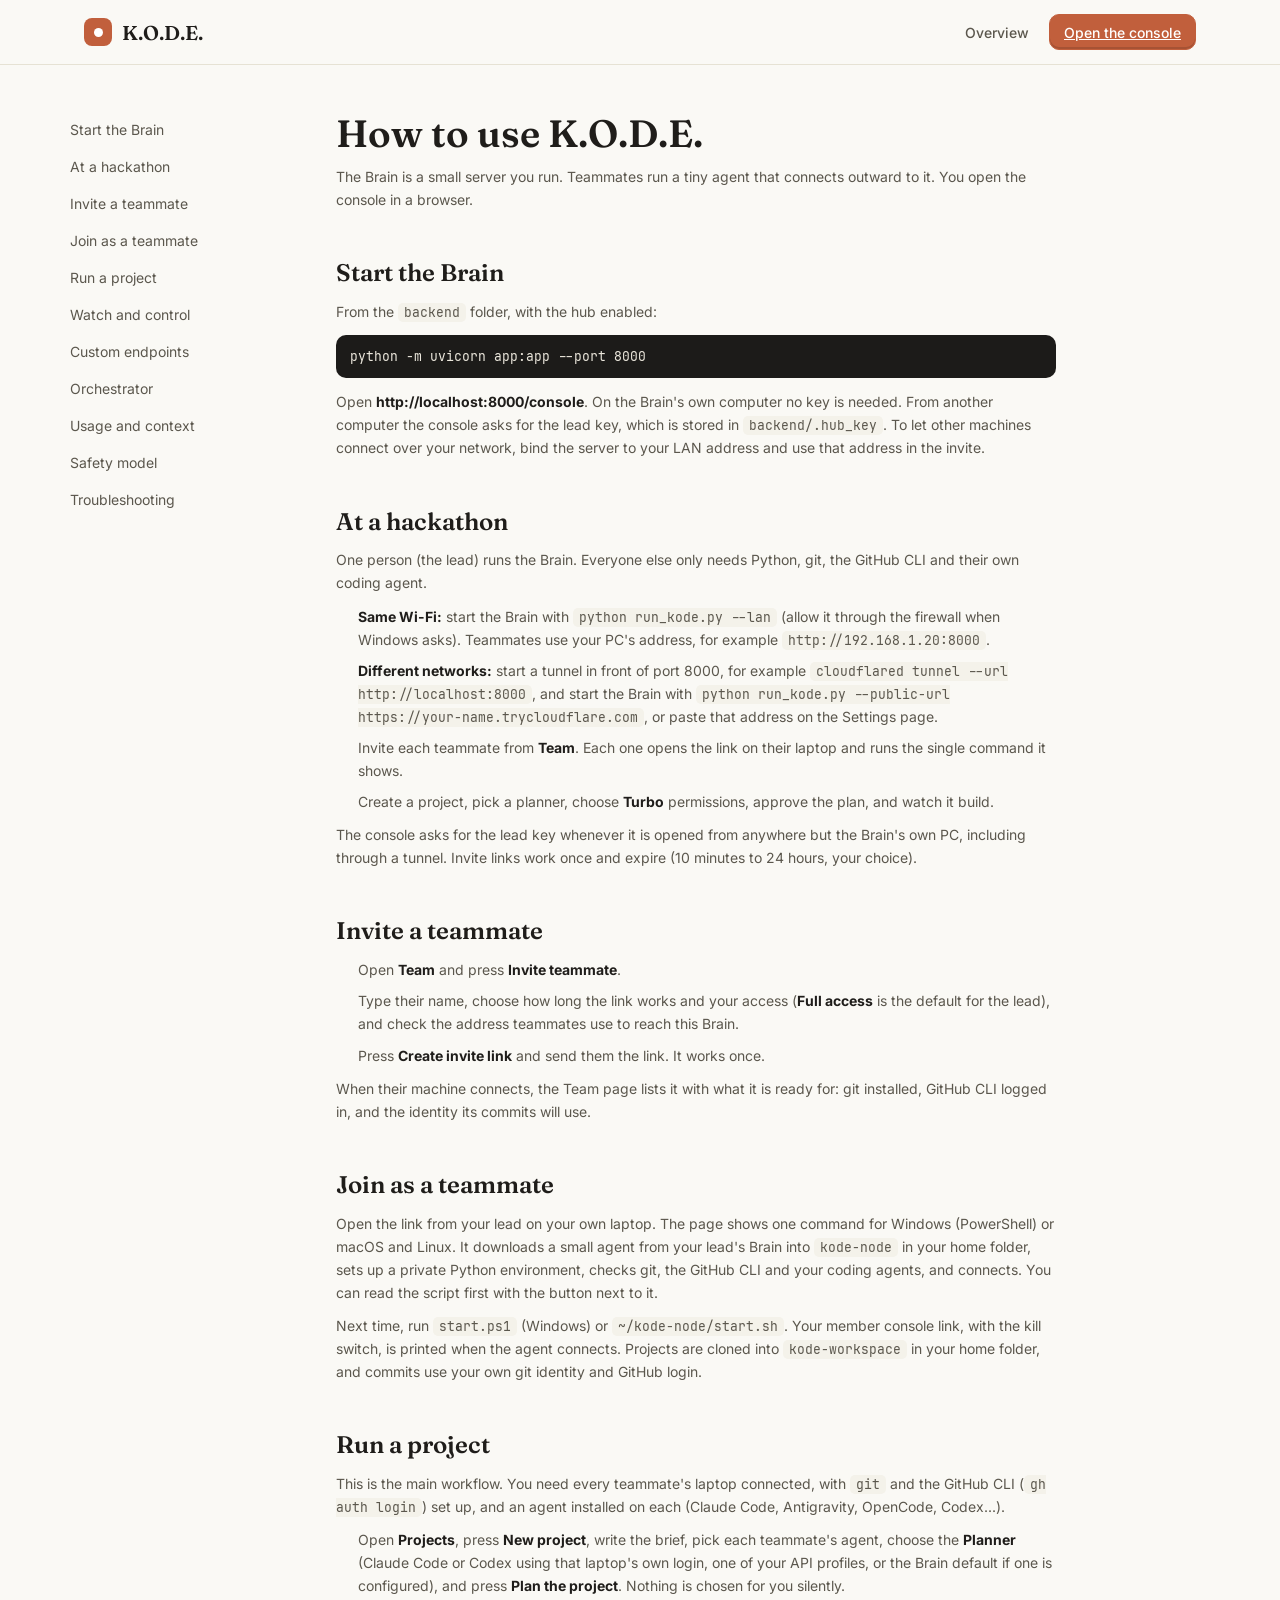
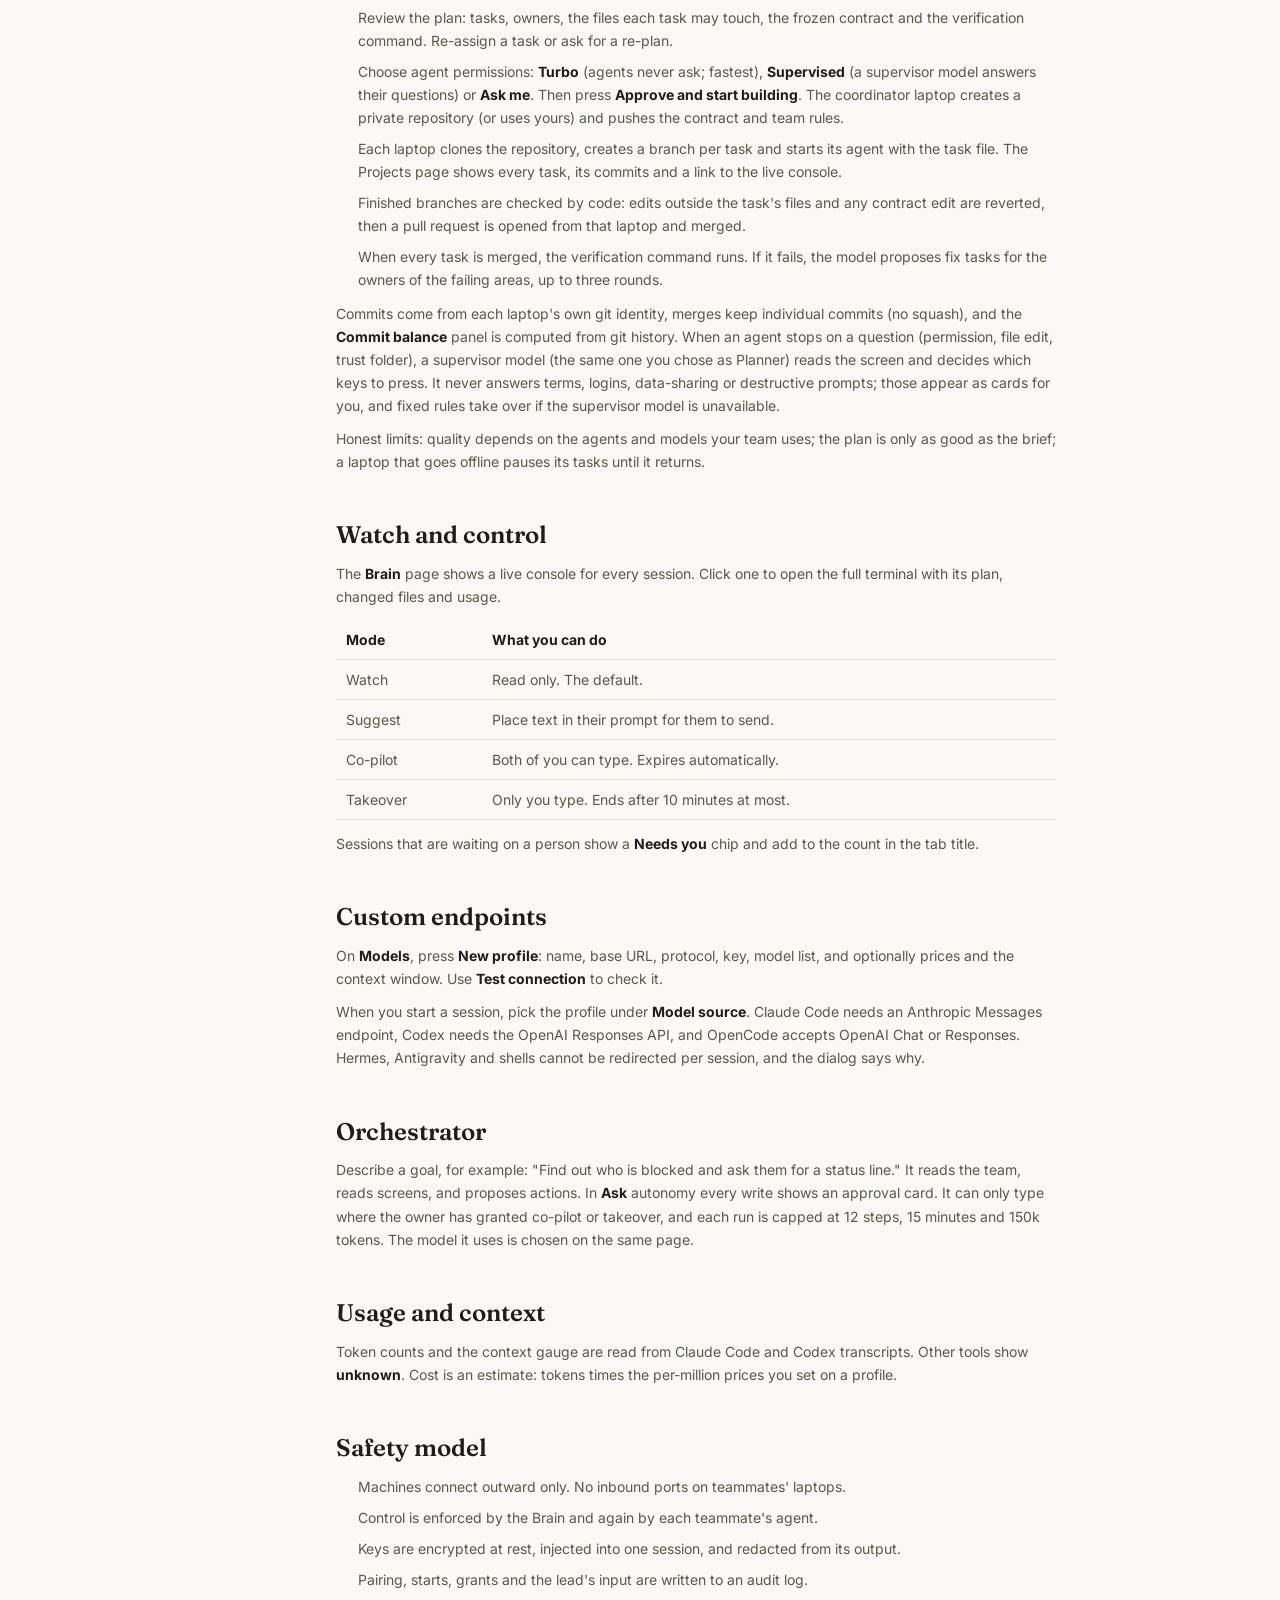
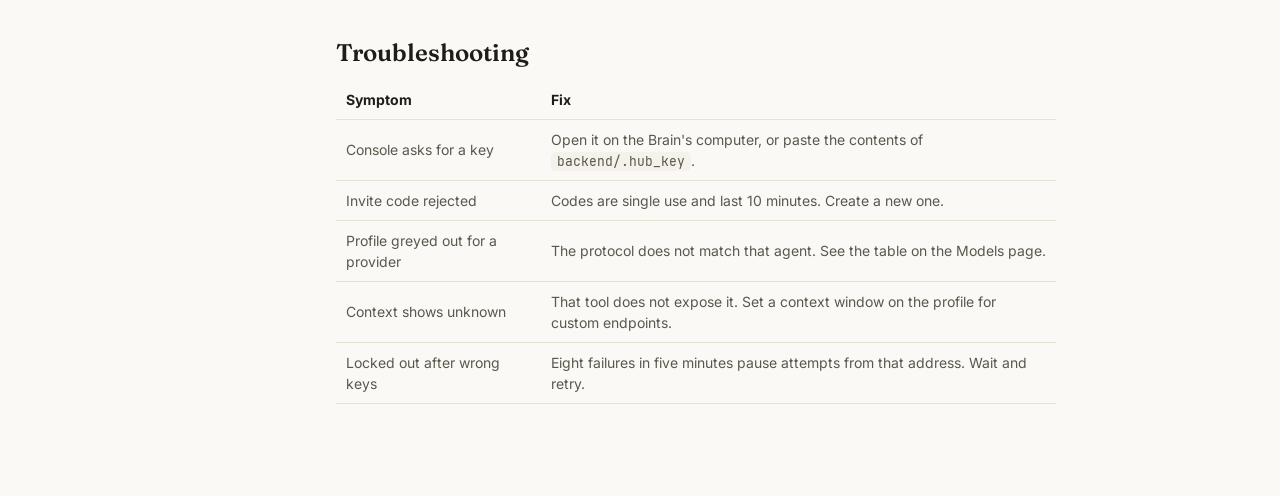
==== console/guide.html @ 7eb338d3 "K.O.D.E. - one brief, your whole team builds it Team command center for AI coding agents: project en" ====
<!doctype html>
<html lang="en" data-theme="light">
<head>
<meta charset="utf-8">
<meta name="viewport" content="width=device-width, initial-scale=1">
<title>Guide | K.O.D.E.</title>
<meta name="color-scheme" content="light dark">
<link rel="icon" href="data:image/svg+xml,%3Csvg xmlns='http://www.w3.org/2000/svg' viewBox='0 0 32 32'%3E%3Crect width='32' height='32' rx='8' fill='%23c15f3c'/%3E%3Ccircle cx='16' cy='16' r='5' fill='%23fff'/%3E%3C/svg%3E">
<link rel="stylesheet" href="/console/assets/css/site.css">
<script src="/console/assets/js/site.js"></script>
</head>
<body>
<header class="sn"><div class="wrap">
  <a class="brand" href="/"><i></i>K.O.D.E.</a>
  <nav aria-label="Main"><a href="/">Overview</a><a class="btn primary" href="/console">Open the console</a></nav>
</div></header>
<div class="wrap doc">
  <nav class="toc" aria-label="On this page"><a href="#start">Start the Brain</a><a href="#hackathon">At a hackathon</a><a href="#invite">Invite a teammate</a><a href="#join">Join as a teammate</a><a href="#project">Run a project</a><a href="#watch">Watch and control</a><a href="#models">Custom endpoints</a><a href="#orch">Orchestrator</a><a href="#usage">Usage and context</a><a href="#safety">Safety model</a><a href="#trouble">Troubleshooting</a></nav>
  <article>
    <h1>How to use K.O.D.E.</h1>
    <p>The Brain is a small server you run. Teammates run a tiny agent that connects outward to it. You open the console in a browser.</p>

    <h2 id="start">Start the Brain</h2>
    <p>From the <code>backend</code> folder, with the hub enabled:</p>
    <pre class="cmd">python -m uvicorn app:app --port 8000</pre>
    <p>Open <b>http://localhost:8000/console</b>. On the Brain's own computer no key is needed. From another computer the console asks for the lead key, which is stored in <code>backend/.hub_key</code>. To let other machines connect over your network, bind the server to your LAN address and use that address in the invite.</p>

    <h2 id="hackathon">At a hackathon</h2>
    <p>One person (the lead) runs the Brain. Everyone else only needs Python, git, the GitHub CLI and their own coding agent.</p>
    <ol>
      <li><b>Same Wi-Fi:</b> start the Brain with <code>python run_kode.py --lan</code> (allow it through the firewall when Windows asks). Teammates use your PC's address, for example <code>http://192.168.1.20:8000</code>.</li>
      <li><b>Different networks:</b> start a tunnel in front of port 8000, for example <code>cloudflared tunnel --url http://localhost:8000</code>, and start the Brain with <code>python run_kode.py --public-url https://your-name.trycloudflare.com</code>, or paste that address on the Settings page.</li>
      <li>Invite each teammate from <b>Team</b>. Each one opens the link on their laptop and runs the single command it shows.</li>
      <li>Create a project, pick a planner, choose <b>Turbo</b> permissions, approve the plan, and watch it build.</li>
    </ol>
    <p>The console asks for the lead key whenever it is opened from anywhere but the Brain's own PC, including through a tunnel. Invite links work once and expire (10 minutes to 24 hours, your choice).</p>

    <h2 id="invite">Invite a teammate</h2>
    <ol><li>Open <b>Team</b> and press <b>Invite teammate</b>.</li><li>Type their name, choose how long the link works and your access (<b>Full access</b> is the default for the lead), and check the address teammates use to reach this Brain.</li><li>Press <b>Create invite link</b> and send them the link. It works once.</li></ol>
    <p>When their machine connects, the Team page lists it with what it is ready for: git installed, GitHub CLI logged in, and the identity its commits will use.</p>

    <h2 id="join">Join as a teammate</h2>
    <p>Open the link from your lead on your own laptop. The page shows one command for Windows (PowerShell) or macOS and Linux. It downloads a small agent from your lead's Brain into <code>kode-node</code> in your home folder, sets up a private Python environment, checks git, the GitHub CLI and your coding agents, and connects. You can read the script first with the button next to it.</p>
    <p>Next time, run <code>start.ps1</code> (Windows) or <code>~/kode-node/start.sh</code>. Your member console link, with the kill switch, is printed when the agent connects. Projects are cloned into <code>kode-workspace</code> in your home folder, and commits use your own git identity and GitHub login.</p>

    <h2 id="project">Run a project</h2>
    <p>This is the main workflow. You need every teammate's laptop connected, with <code>git</code> and the GitHub CLI (<code>gh auth login</code>) set up, and an agent installed on each (Claude Code, Antigravity, OpenCode, Codex...).</p>
    <ol><li>Open <b>Projects</b>, press <b>New project</b>, write the brief, pick each teammate's agent, choose the <b>Planner</b> (Claude Code or Codex using that laptop's own login, one of your API profiles, or the Brain default if one is configured), and press <b>Plan the project</b>. Nothing is chosen for you silently.</li>
      <li>Review the plan: tasks, owners, the files each task may touch, the frozen contract and the verification command. Re-assign a task or ask for a re-plan.</li>
      <li>Choose agent permissions: <b>Turbo</b> (agents never ask; fastest), <b>Supervised</b> (a supervisor model answers their questions) or <b>Ask me</b>. Then press <b>Approve and start building</b>. The coordinator laptop creates a private repository (or uses yours) and pushes the contract and team rules.</li>
      <li>Each laptop clones the repository, creates a branch per task and starts its agent with the task file. The Projects page shows every task, its commits and a link to the live console.</li>
      <li>Finished branches are checked by code: edits outside the task's files and any contract edit are reverted, then a pull request is opened from that laptop and merged.</li>
      <li>When every task is merged, the verification command runs. If it fails, the model proposes fix tasks for the owners of the failing areas, up to three rounds.</li></ol>
    <p>Commits come from each laptop's own git identity, merges keep individual commits (no squash), and the <b>Commit balance</b> panel is computed from git history. When an agent stops on a question (permission, file edit, trust folder), a supervisor model (the same one you chose as Planner) reads the screen and decides which keys to press. It never answers terms, logins, data-sharing or destructive prompts; those appear as cards for you, and fixed rules take over if the supervisor model is unavailable.</p>
    <p>Honest limits: quality depends on the agents and models your team uses; the plan is only as good as the brief; a laptop that goes offline pauses its tasks until it returns.</p>

    <h2 id="watch">Watch and control</h2>
    <p>The <b>Brain</b> page shows a live console for every session. Click one to open the full terminal with its plan, changed files and usage.</p>
    <table><thead><tr><th>Mode</th><th>What you can do</th></tr></thead><tbody>
      <tr><td>Watch</td><td>Read only. The default.</td></tr><tr><td>Suggest</td><td>Place text in their prompt for them to send.</td></tr>
      <tr><td>Co-pilot</td><td>Both of you can type. Expires automatically.</td></tr><tr><td>Takeover</td><td>Only you type. Ends after 10 minutes at most.</td></tr></tbody></table>
    <p>Sessions that are waiting on a person show a <b>Needs you</b> chip and add to the count in the tab title.</p>

    <h2 id="models">Custom endpoints</h2>
    <p>On <b>Models</b>, press <b>New profile</b>: name, base URL, protocol, key, model list, and optionally prices and the context window. Use <b>Test connection</b> to check it.</p>
    <p>When you start a session, pick the profile under <b>Model source</b>. Claude Code needs an Anthropic Messages endpoint, Codex needs the OpenAI Responses API, and OpenCode accepts OpenAI Chat or Responses. Hermes, Antigravity and shells cannot be redirected per session, and the dialog says why.</p>

    <h2 id="orch">Orchestrator</h2>
    <p>Describe a goal, for example: "Find out who is blocked and ask them for a status line." It reads the team, reads screens, and proposes actions. In <b>Ask</b> autonomy every write shows an approval card. It can only type where the owner has granted co-pilot or takeover, and each run is capped at 12 steps, 15 minutes and 150k tokens. The model it uses is chosen on the same page.</p>

    <h2 id="usage">Usage and context</h2>
    <p>Token counts and the context gauge are read from Claude Code and Codex transcripts. Other tools show <b>unknown</b>. Cost is an estimate: tokens times the per-million prices you set on a profile.</p>

    <h2 id="safety">Safety model</h2>
    <ul><li>Machines connect outward only. No inbound ports on teammates' laptops.</li><li>Control is enforced by the Brain and again by each teammate's agent.</li><li>Keys are encrypted at rest, injected into one session, and redacted from its output.</li><li>Pairing, starts, grants and the lead's input are written to an audit log.</li></ul>

    <h2 id="trouble">Troubleshooting</h2>
    <table><thead><tr><th>Symptom</th><th>Fix</th></tr></thead><tbody>
      <tr><td>Console asks for a key</td><td>Open it on the Brain's computer, or paste the contents of <code>backend/.hub_key</code>.</td></tr>
      <tr><td>Invite code rejected</td><td>Codes are single use and last 10 minutes. Create a new one.</td></tr>
      <tr><td>Profile greyed out for a provider</td><td>The protocol does not match that agent. See the table on the Models page.</td></tr>
      <tr><td>Context shows unknown</td><td>That tool does not expose it. Set a context window on the profile for custom endpoints.</td></tr>
      <tr><td>Locked out after wrong keys</td><td>Eight failures in five minutes pause attempts from that address. Wait and retry.</td></tr></tbody></table>
  </article>
</div>
</body>
</html>
---- console/assets/css/site.css ----
/* Marketing + guide pages. Direction: the console's warm-paper language, one terracotta accent, real screenshots only. */
@import url('console.css');
body { background: var(--bg); }
.wrap { max-width: 1160px; margin: 0 auto; padding: 0 24px; }
.sn { position: sticky; top: 0; z-index: 20; background: color-mix(in srgb, var(--bg) 92%, transparent); border-bottom: 1px solid var(--line); }
.sn .wrap { display: flex; align-items: center; gap: 22px; height: 64px; }
.sn .brand { display: flex; align-items: center; gap: 10px; font: 600 20px var(--serif); color: var(--ink); text-decoration: none; }
.sn .brand i { width: 28px; height: 28px; border-radius: 8px; background: var(--accent); display: grid; place-items: center; }
.sn .brand i::after { content: ''; width: 9px; height: 9px; border-radius: 50%; background: #fff; }
.sn nav { display: flex; gap: 20px; margin-left: auto; align-items: center; } .sn nav a:not(.btn) { color: var(--ink-2); text-decoration: none; font-weight: 500; }
.sn nav a:not(.btn):hover { color: var(--ink); }
.hero { display: grid; grid-template-columns: minmax(0, 5fr) minmax(0, 7fr); gap: 48px; align-items: center; padding: 72px 0 56px; }
.hero h1 { font: 600 clamp(36px, 4.6vw, 56px)/1.05 var(--serif); letter-spacing: -.02em; max-width: 14ch; }
.hero p.lead { font-size: 18px; color: var(--ink-2); max-width: 44ch; margin: 20px 0 28px; line-height: 1.55; }
.hero .cta { display: flex; gap: 12px; flex-wrap: wrap; } .btn.lg { height: 46px; padding: 0 22px; font-size: 15px; border-radius: 12px; }
.shot { border: 1px solid var(--line-2); border-radius: 14px; overflow: hidden; background: var(--card); box-shadow: var(--shadow-lg); }
.shot img { display: block; width: 100%; height: auto; }
.shot.crop { aspect-ratio: 16 / 10; } .shot.crop img { height: 100%; object-fit: cover; object-position: top left; }
.band { padding: 64px 0; border-top: 1px solid var(--line); }
.band h2 { font: 600 clamp(26px, 3vw, 34px)/1.1 var(--serif); letter-spacing: -.01em; max-width: 22ch; }
.band .sub { color: var(--ink-2); max-width: 60ch; margin-top: 12px; font-size: 16px; }
.split { display: grid; grid-template-columns: minmax(0, 6fr) minmax(0, 5fr); gap: 48px; align-items: center; } .split.rev { grid-template-columns: minmax(0, 5fr) minmax(0, 6fr); }
.split ul { margin: 18px 0 0; padding: 0; list-style: none; display: grid; gap: 12px; } .split li { padding-left: 20px; position: relative; color: var(--ink-2); }
.split li::before { content: ''; position: absolute; left: 0; top: .6em; width: 8px; height: 2px; background: var(--accent); } .split li b { color: var(--ink); font-weight: 600; }
.ladder { display: grid; grid-template-columns: repeat(4, 1fr); border: 1px solid var(--line); border-radius: 14px; overflow: hidden; margin-top: 28px; background: var(--card); }
.ladder > div { padding: 20px; border-right: 1px solid var(--line); } .ladder > div:last-child { border-right: 0; }
.ladder b { font: 600 18px var(--serif); display: block; margin-bottom: 6px; } .ladder span { color: var(--ink-2); font-size: 14px; }
.honest { display: grid; grid-template-columns: repeat(2, 1fr); gap: 0 48px; margin-top: 24px; } .honest div { padding: 14px 0; border-top: 1px solid var(--line); color: var(--ink-2); } .honest b { color: var(--ink); }
.foot { border-top: 1px solid var(--line); padding: 32px 0 48px; color: var(--ink-3); font-size: 13.5px; } .foot .wrap { display: flex; gap: 20px; flex-wrap: wrap; } .foot a { color: var(--ink-2); }
.reveal { opacity: 0; transform: translateY(14px); transition: opacity .6s cubic-bezier(.16, 1, .3, 1), transform .6s cubic-bezier(.16, 1, .3, 1); } .reveal.in { opacity: 1; transform: none; }
@media (prefers-reduced-motion: reduce) { .reveal { opacity: 1; transform: none; transition: none; } }
@media (max-width: 860px) { .hero, .split, .split.rev { grid-template-columns: 1fr; gap: 28px; padding-top: 40px; } .ladder { grid-template-columns: 1fr 1fr; } .ladder > div:nth-child(2) { border-right: 0; } .ladder > div:nth-child(-n+2) { border-bottom: 1px solid var(--line); }
  .honest { grid-template-columns: 1fr; } .sn nav a:not(.btn) { display: none; } .hero h1 { max-width: none; } }
/* guide */
.doc { display: grid; grid-template-columns: 220px minmax(0, 1fr); gap: 56px; padding: 48px 0 80px; }
.toc { position: sticky; top: 88px; align-self: start; display: grid; gap: 4px; font-size: 14px; } .toc a { color: var(--ink-2); text-decoration: none; padding: 6px 10px; border-radius: 8px; } .toc a:hover { background: var(--hover); color: var(--ink); }
.doc article { max-width: 720px; } .doc h1 { font: 600 38px/1.1 var(--serif); margin-bottom: 8px; } .doc h2 { font: 600 24px/1.2 var(--serif); margin: 48px 0 12px; scroll-margin-top: 88px; }
.doc p, .doc li { color: var(--ink-2); line-height: 1.65; } .doc p { margin: 10px 0; } .doc ol, .doc ul { padding-left: 22px; display: grid; gap: 8px; margin: 10px 0; } .doc b { color: var(--ink); }
.doc pre.cmd { margin: 12px 0; } .doc code { font: 500 13px var(--mono); background: var(--hover); padding: 1px 6px; border-radius: 5px; }
.doc table { width: 100%; border-collapse: collapse; margin: 12px 0; font-size: 14px; } .doc th, .doc td { text-align: left; padding: 9px 10px; border-bottom: 1px solid var(--line); color: var(--ink-2); } .doc th { color: var(--ink); }
@media (max-width: 860px) { .doc { grid-template-columns: 1fr; gap: 16px; } .toc { position: static; grid-auto-flow: column; overflow-x: auto; } }

.ladder.five { grid-template-columns: repeat(5, 1fr); } .ladder.five > div:nth-child(2) { border-right: 1px solid var(--line); }
@media (max-width: 860px) { .ladder.five { grid-template-columns: 1fr; } .ladder.five > div { border-right: 0; border-bottom: 1px solid var(--line); } .ladder.five > div:last-child { border-bottom: 0; } }
/* join page */
.join { max-width: 760px; padding: 48px 24px 80px; display: grid; gap: 24px; }
.join h1 { font: 600 clamp(30px, 4vw, 40px)/1.1 var(--serif); }
.join .lead { color: var(--ink-2); font-size: 17px; margin-top: 10px; }
.jsteps { margin: 0; padding-left: 22px; display: grid; gap: 22px; } .jsteps > li { padding-left: 6px; } .jsteps > li > b { font-size: 16px; }
.jreq { margin: 8px 0 0; padding-left: 18px; color: var(--ink-2); display: grid; gap: 4px; }
.tabs { display: inline-flex; gap: 4px; padding: 4px; background: var(--hover); border-radius: 11px; margin: 12px 0 8px; }
.tabs button { border: 0; background: transparent; padding: 7px 14px; border-radius: 8px; font: 600 13px var(--sans); color: var(--ink-2); cursor: pointer; }
.tabs button[aria-selected="true"] { background: var(--card); color: var(--ink); box-shadow: 0 1px 2px rgba(0,0,0,.12), 0 0 0 1px var(--line); }
.jhint { color: var(--ink-2); font-size: 14px; margin: 8px 0; } .jrow { display: flex; gap: 10px; flex-wrap: wrap; margin-top: 10px; }
.join pre.cmd { white-space: pre-wrap; word-break: break-all; }
.jmore summary { cursor: pointer; font-weight: 600; } .jmore p { color: var(--ink-2); margin-top: 8px; line-height: 1.6; }
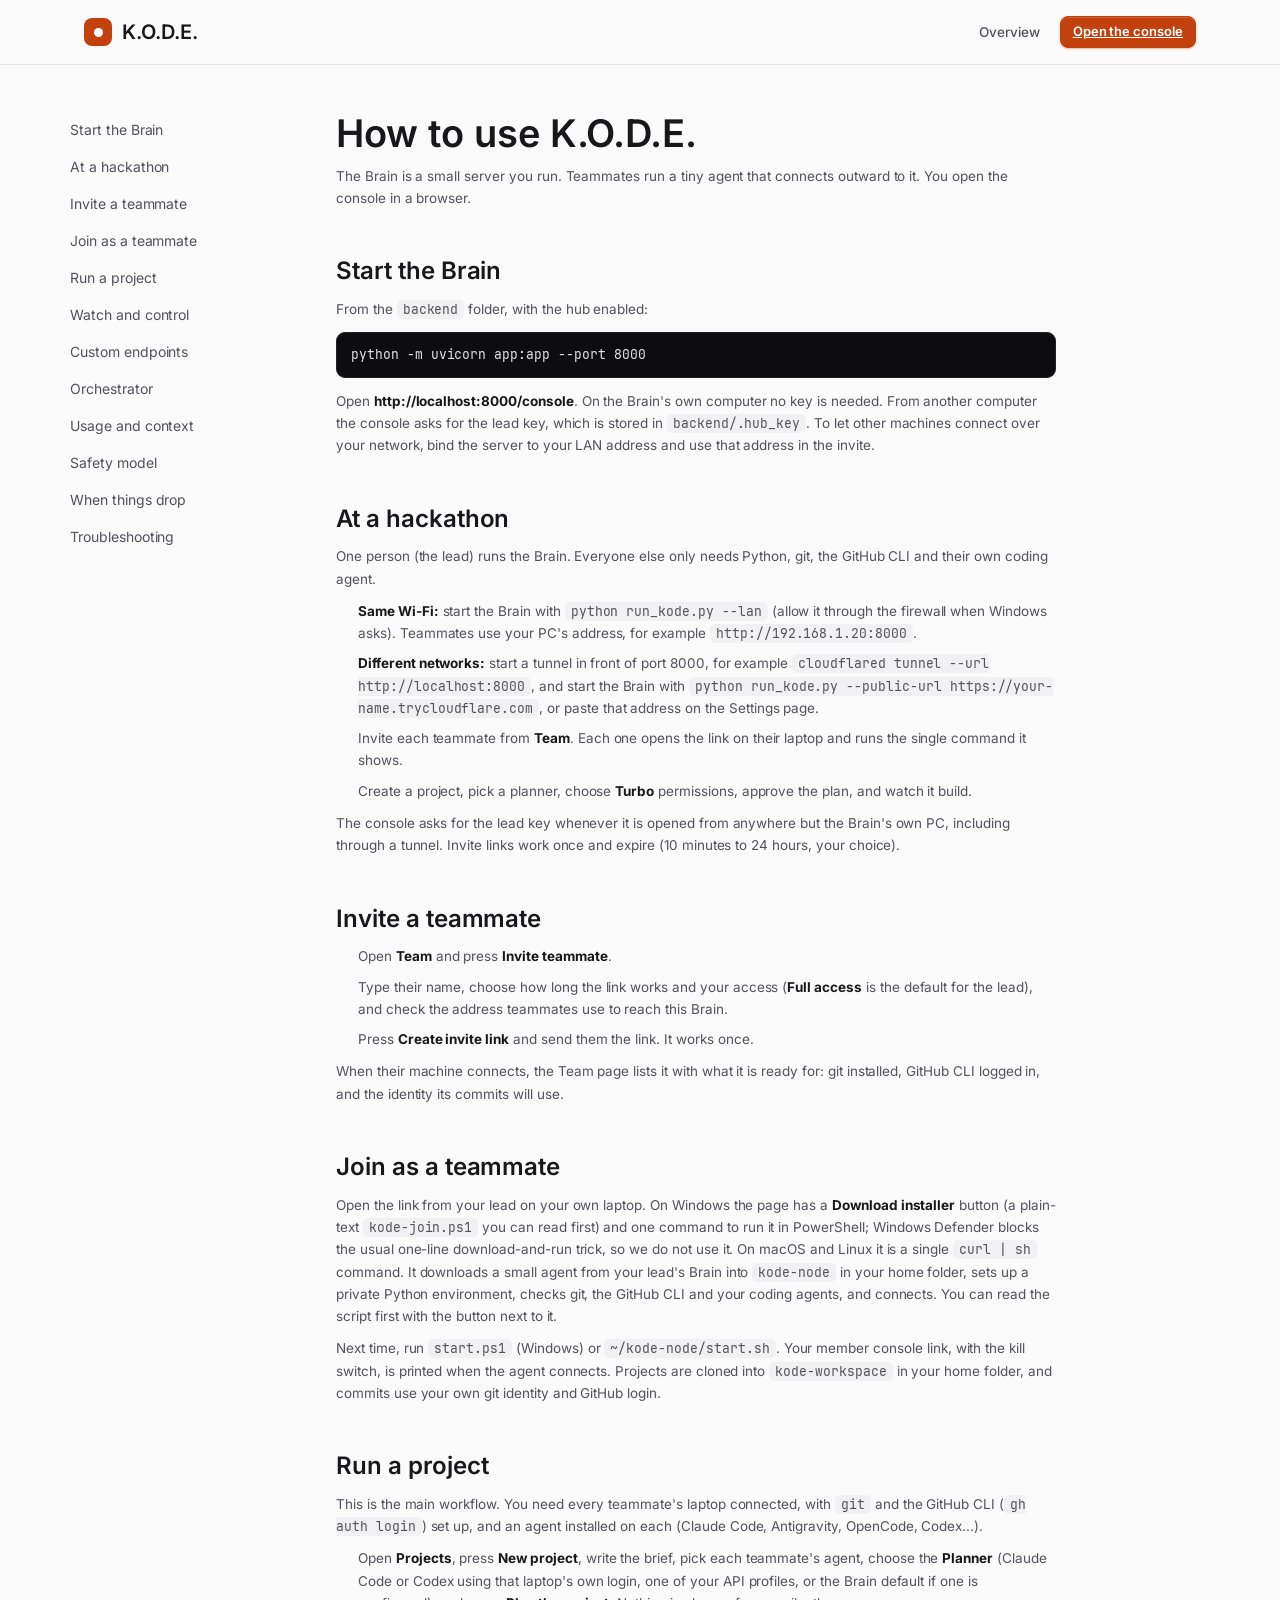
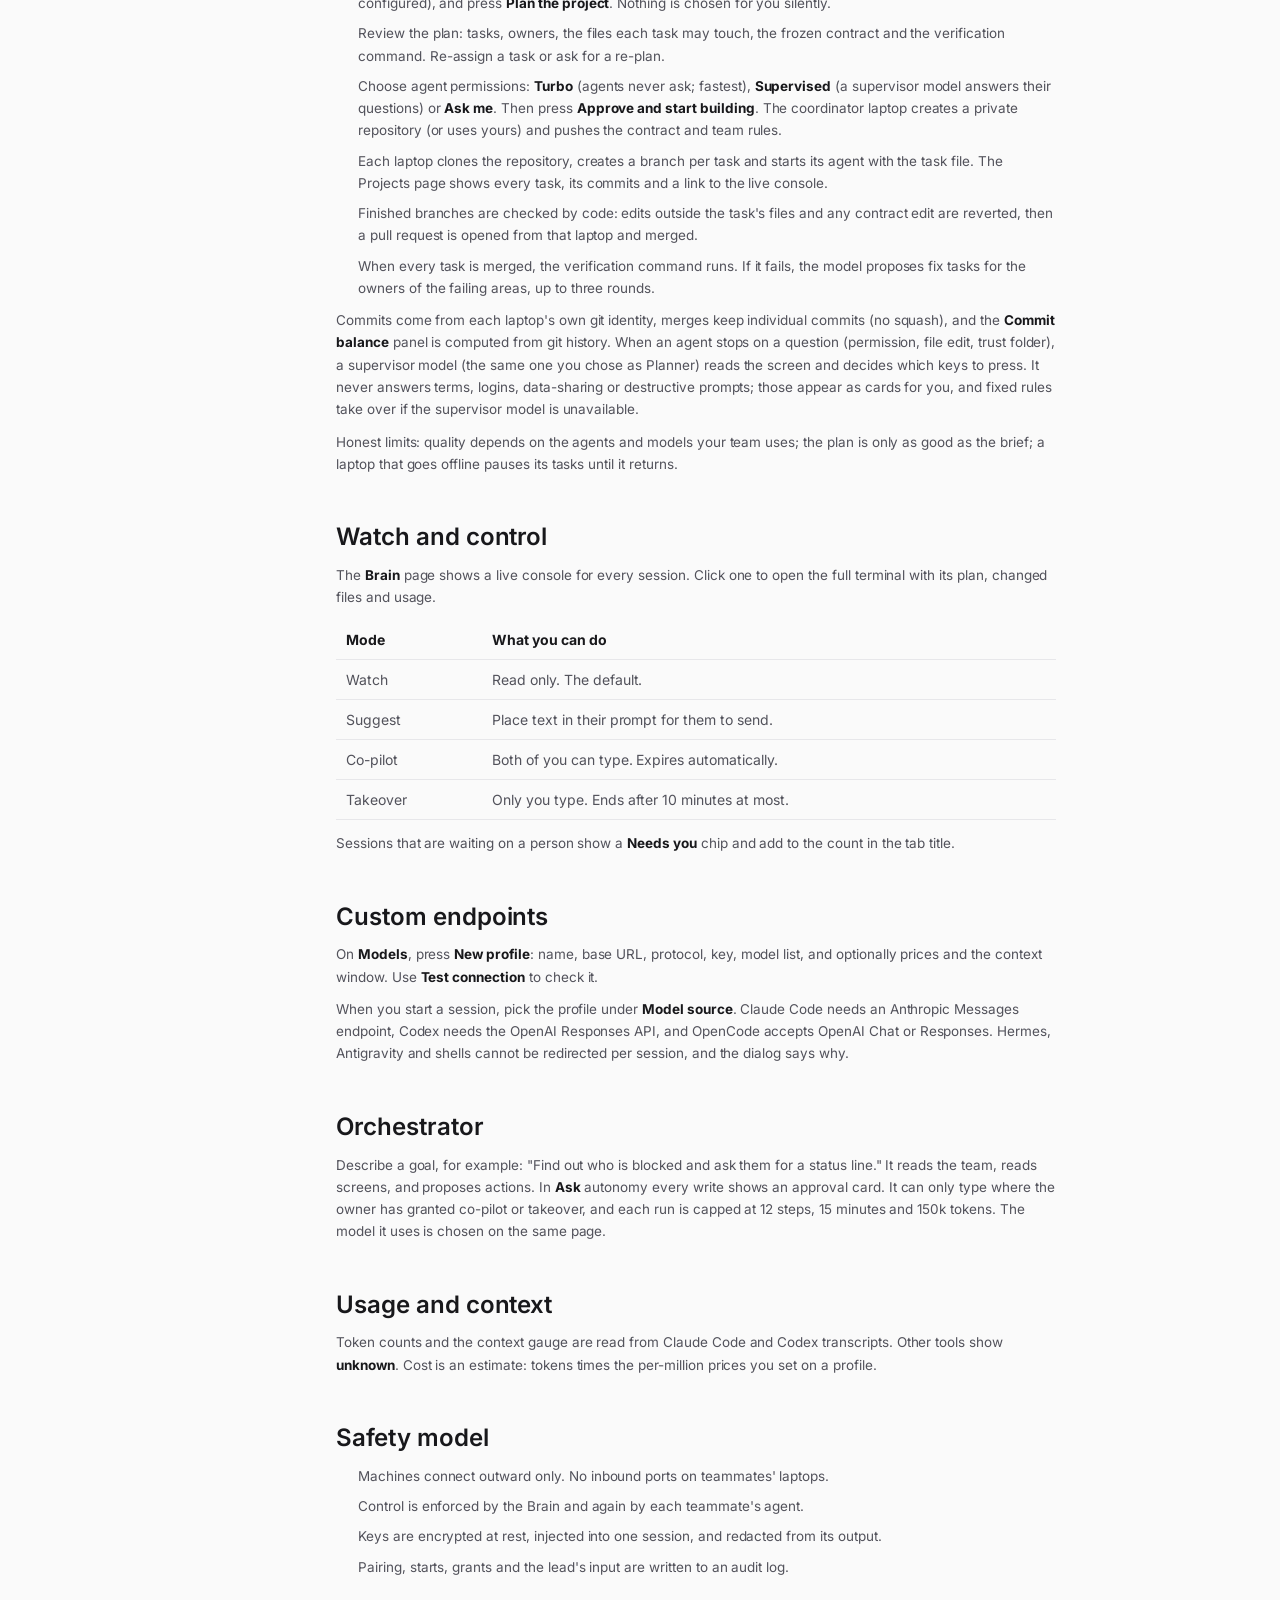
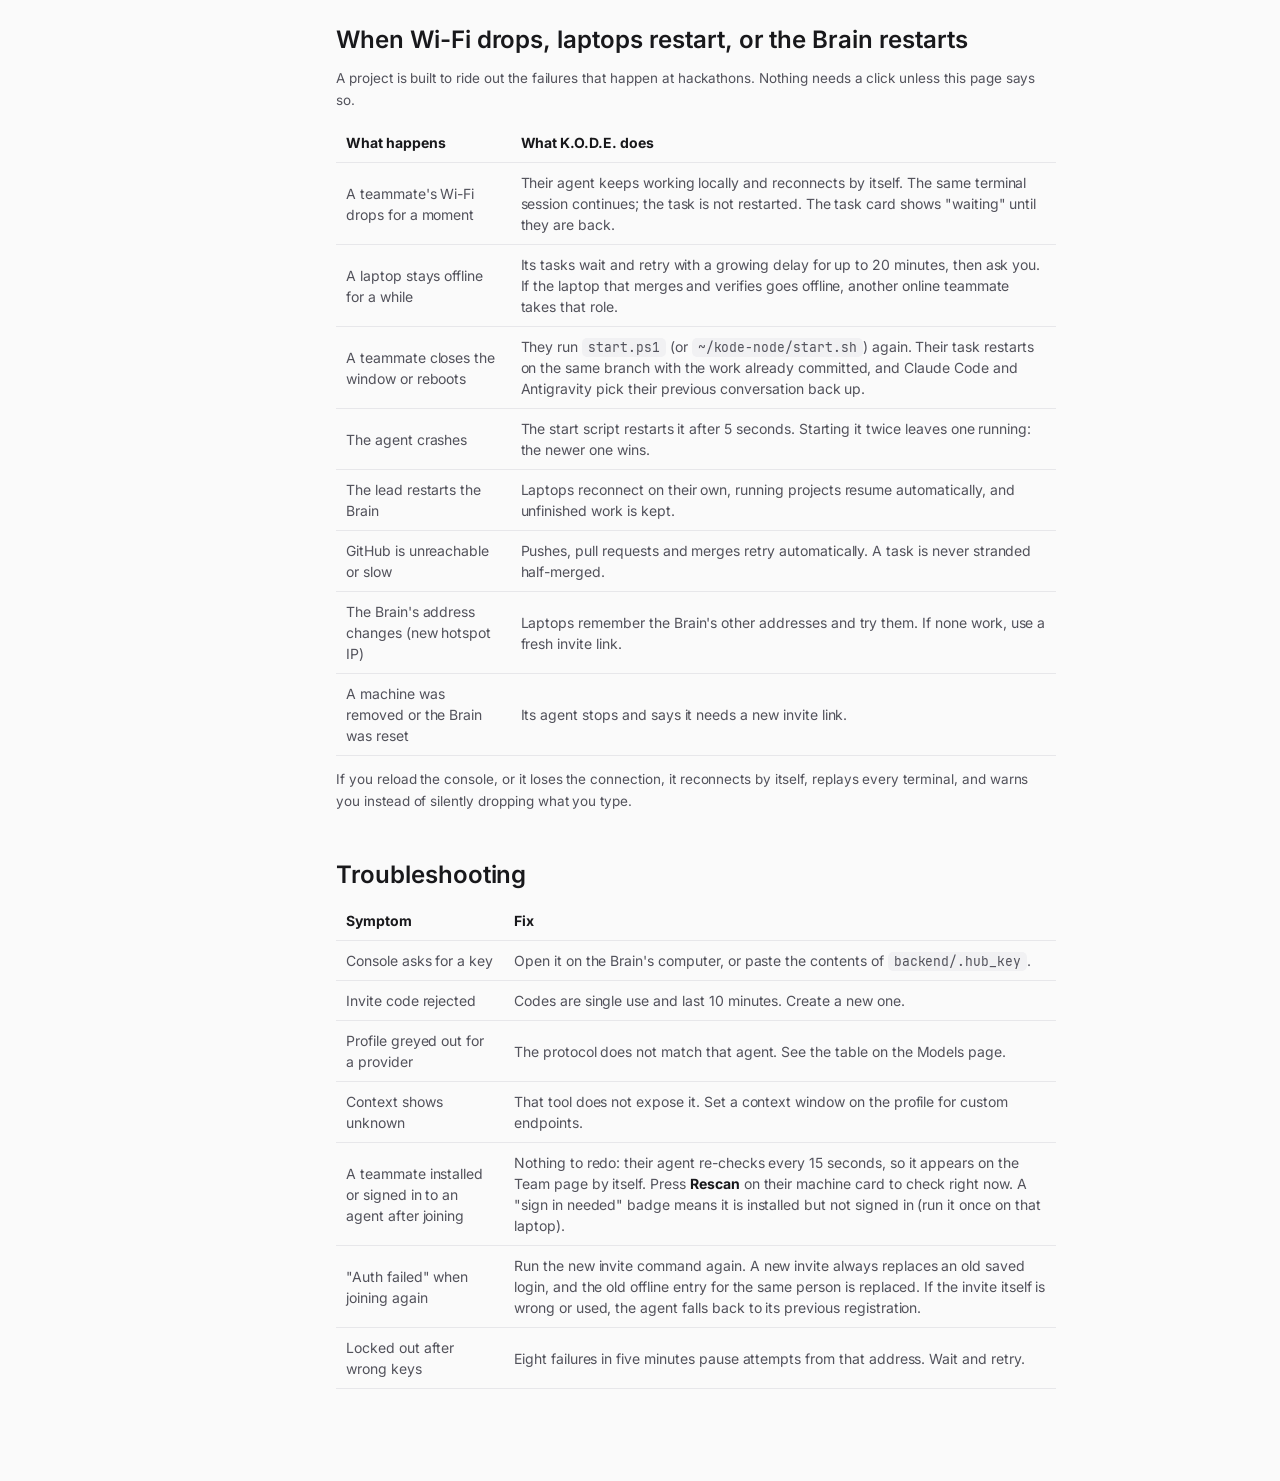
==== commit b3c6c24c: "Update: join from any laptop, resilience, command palette UI, late agent detection, Windows-safe ins" ====
--- a/console/guide.html
+++ b/console/guide.html
@@ -15,7 +15,7 @@
   <nav aria-label="Main"><a href="/">Overview</a><a class="btn primary" href="/console">Open the console</a></nav>
 </div></header>
 <div class="wrap doc">
-  <nav class="toc" aria-label="On this page"><a href="#start">Start the Brain</a><a href="#hackathon">At a hackathon</a><a href="#invite">Invite a teammate</a><a href="#join">Join as a teammate</a><a href="#project">Run a project</a><a href="#watch">Watch and control</a><a href="#models">Custom endpoints</a><a href="#orch">Orchestrator</a><a href="#usage">Usage and context</a><a href="#safety">Safety model</a><a href="#trouble">Troubleshooting</a></nav>
+  <nav class="toc" aria-label="On this page"><a href="#start">Start the Brain</a><a href="#hackathon">At a hackathon</a><a href="#invite">Invite a teammate</a><a href="#join">Join as a teammate</a><a href="#project">Run a project</a><a href="#watch">Watch and control</a><a href="#models">Custom endpoints</a><a href="#orch">Orchestrator</a><a href="#usage">Usage and context</a><a href="#safety">Safety model</a><a href="#resilience">When things drop</a><a href="#trouble">Troubleshooting</a></nav>
   <article>
     <h1>How to use K.O.D.E.</h1>
     <p>The Brain is a small server you run. Teammates run a tiny agent that connects outward to it. You open the console in a browser.</p>
@@ -40,7 +40,7 @@
     <p>When their machine connects, the Team page lists it with what it is ready for: git installed, GitHub CLI logged in, and the identity its commits will use.</p>
 
     <h2 id="join">Join as a teammate</h2>
-    <p>Open the link from your lead on your own laptop. The page shows one command for Windows (PowerShell) or macOS and Linux. It downloads a small agent from your lead's Brain into <code>kode-node</code> in your home folder, sets up a private Python environment, checks git, the GitHub CLI and your coding agents, and connects. You can read the script first with the button next to it.</p>
+    <p>Open the link from your lead on your own laptop. On Windows the page has a <b>Download installer</b> button (a plain-text <code>kode-join.ps1</code> you can read first) and one command to run it in PowerShell; Windows Defender blocks the usual one-line download-and-run trick, so we do not use it. On macOS and Linux it is a single <code>curl | sh</code> command. It downloads a small agent from your lead's Brain into <code>kode-node</code> in your home folder, sets up a private Python environment, checks git, the GitHub CLI and your coding agents, and connects. You can read the script first with the button next to it.</p>
     <p>Next time, run <code>start.ps1</code> (Windows) or <code>~/kode-node/start.sh</code>. Your member console link, with the kill switch, is printed when the agent connects. Projects are cloned into <code>kode-workspace</code> in your home folder, and commits use your own git identity and GitHub login.</p>
 
     <h2 id="project">Run a project</h2>
@@ -74,12 +74,28 @@
     <h2 id="safety">Safety model</h2>
     <ul><li>Machines connect outward only. No inbound ports on teammates' laptops.</li><li>Control is enforced by the Brain and again by each teammate's agent.</li><li>Keys are encrypted at rest, injected into one session, and redacted from its output.</li><li>Pairing, starts, grants and the lead's input are written to an audit log.</li></ul>
 
+    <h2 id="resilience">When Wi-Fi drops, laptops restart, or the Brain restarts</h2>
+    <p>A project is built to ride out the failures that happen at hackathons. Nothing needs a click unless this page says so.</p>
+    <table><thead><tr><th>What happens</th><th>What K.O.D.E. does</th></tr></thead><tbody>
+      <tr><td>A teammate's Wi-Fi drops for a moment</td><td>Their agent keeps working locally and reconnects by itself. The same terminal session continues; the task is not restarted. The task card shows "waiting" until they are back.</td></tr>
+      <tr><td>A laptop stays offline for a while</td><td>Its tasks wait and retry with a growing delay for up to 20 minutes, then ask you. If the laptop that merges and verifies goes offline, another online teammate takes that role.</td></tr>
+      <tr><td>A teammate closes the window or reboots</td><td>They run <code>start.ps1</code> (or <code>~/kode-node/start.sh</code>) again. Their task restarts on the same branch with the work already committed, and Claude Code and Antigravity pick their previous conversation back up.</td></tr>
+      <tr><td>The agent crashes</td><td>The start script restarts it after 5 seconds. Starting it twice leaves one running: the newer one wins.</td></tr>
+      <tr><td>The lead restarts the Brain</td><td>Laptops reconnect on their own, running projects resume automatically, and unfinished work is kept.</td></tr>
+      <tr><td>GitHub is unreachable or slow</td><td>Pushes, pull requests and merges retry automatically. A task is never stranded half-merged.</td></tr>
+      <tr><td>The Brain's address changes (new hotspot IP)</td><td>Laptops remember the Brain's other addresses and try them. If none work, use a fresh invite link.</td></tr>
+      <tr><td>A machine was removed or the Brain was reset</td><td>Its agent stops and says it needs a new invite link.</td></tr>
+    </tbody></table>
+    <p>If you reload the console, or it loses the connection, it reconnects by itself, replays every terminal, and warns you instead of silently dropping what you type.</p>
+
     <h2 id="trouble">Troubleshooting</h2>
     <table><thead><tr><th>Symptom</th><th>Fix</th></tr></thead><tbody>
       <tr><td>Console asks for a key</td><td>Open it on the Brain's computer, or paste the contents of <code>backend/.hub_key</code>.</td></tr>
       <tr><td>Invite code rejected</td><td>Codes are single use and last 10 minutes. Create a new one.</td></tr>
       <tr><td>Profile greyed out for a provider</td><td>The protocol does not match that agent. See the table on the Models page.</td></tr>
       <tr><td>Context shows unknown</td><td>That tool does not expose it. Set a context window on the profile for custom endpoints.</td></tr>
+      <tr><td>A teammate installed or signed in to an agent after joining</td><td>Nothing to redo: their agent re-checks every 15 seconds, so it appears on the Team page by itself. Press <b>Rescan</b> on their machine card to check right now. A "sign in needed" badge means it is installed but not signed in (run it once on that laptop).</td></tr>
+      <tr><td>"Auth failed" when joining again</td><td>Run the new invite command again. A new invite always replaces an old saved login, and the old offline entry for the same person is replaced. If the invite itself is wrong or used, the agent falls back to its previous registration.</td></tr>
       <tr><td>Locked out after wrong keys</td><td>Eight failures in five minutes pause attempts from that address. Wait and retry.</td></tr></tbody></table>
   </article>
 </div>
--- a/console/assets/css/site.css
+++ b/console/assets/css/site.css
@@ -1,5 +1,6 @@
 /* Marketing + guide pages. Direction: the console's warm-paper language, one terracotta accent, real screenshots only. */
 @import url('console.css');
+@import url('ui-v6.css');
 body { background: var(--bg); }
 .wrap { max-width: 1160px; margin: 0 auto; padding: 0 24px; }
 .sn { position: sticky; top: 0; z-index: 20; background: color-mix(in srgb, var(--bg) 92%, transparent); border-bottom: 1px solid var(--line); }
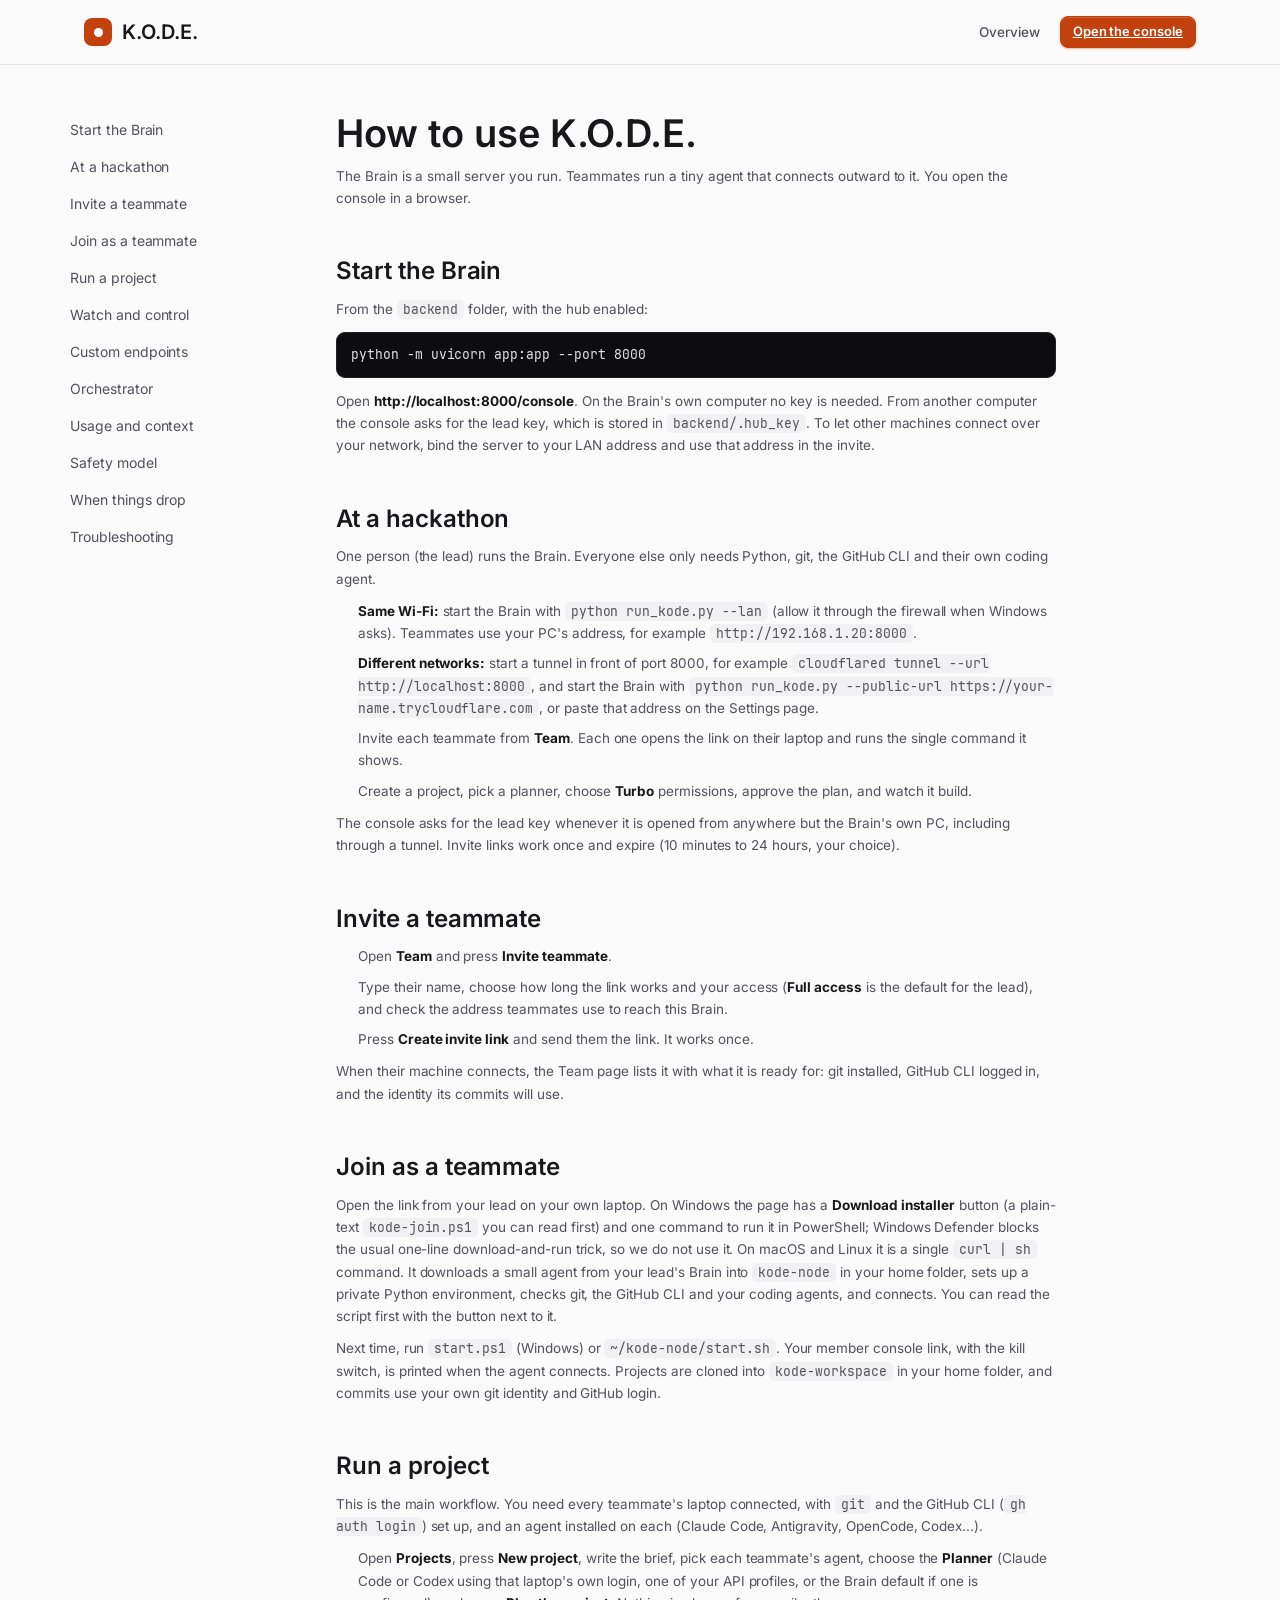
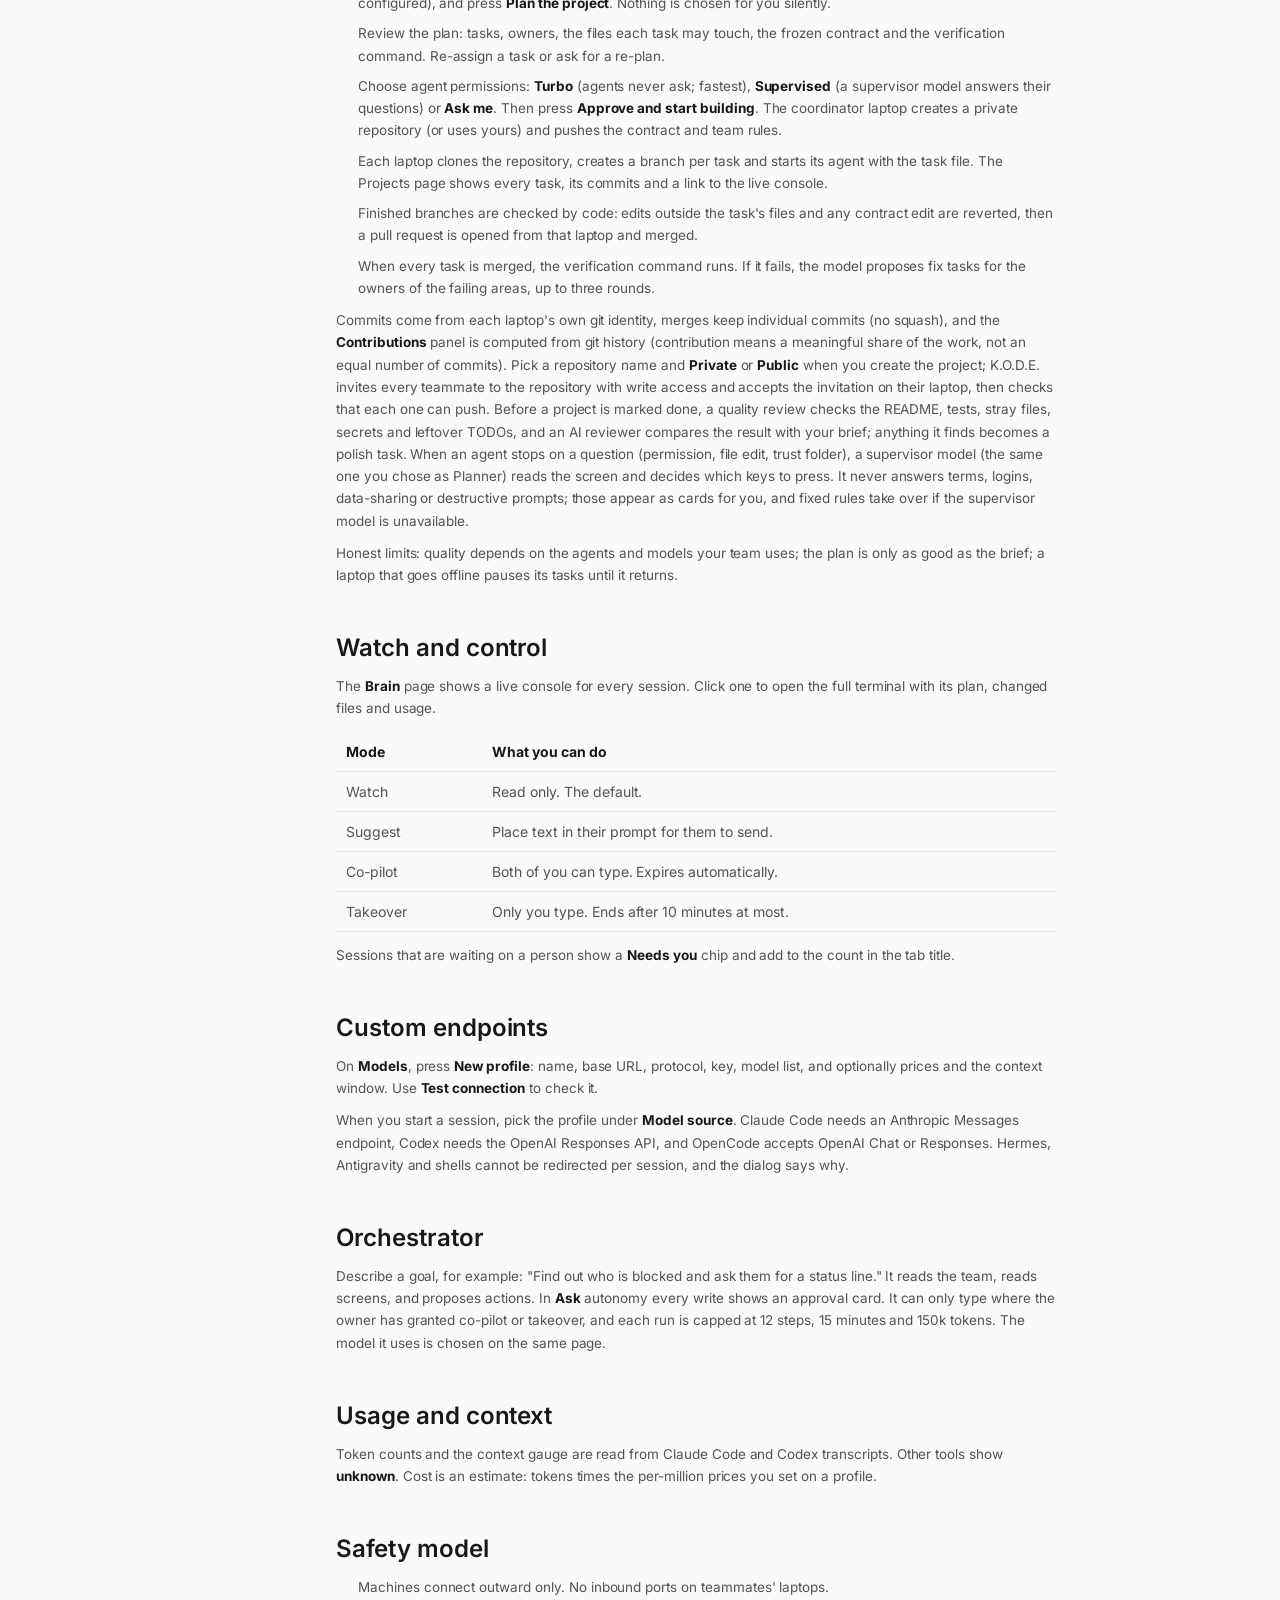
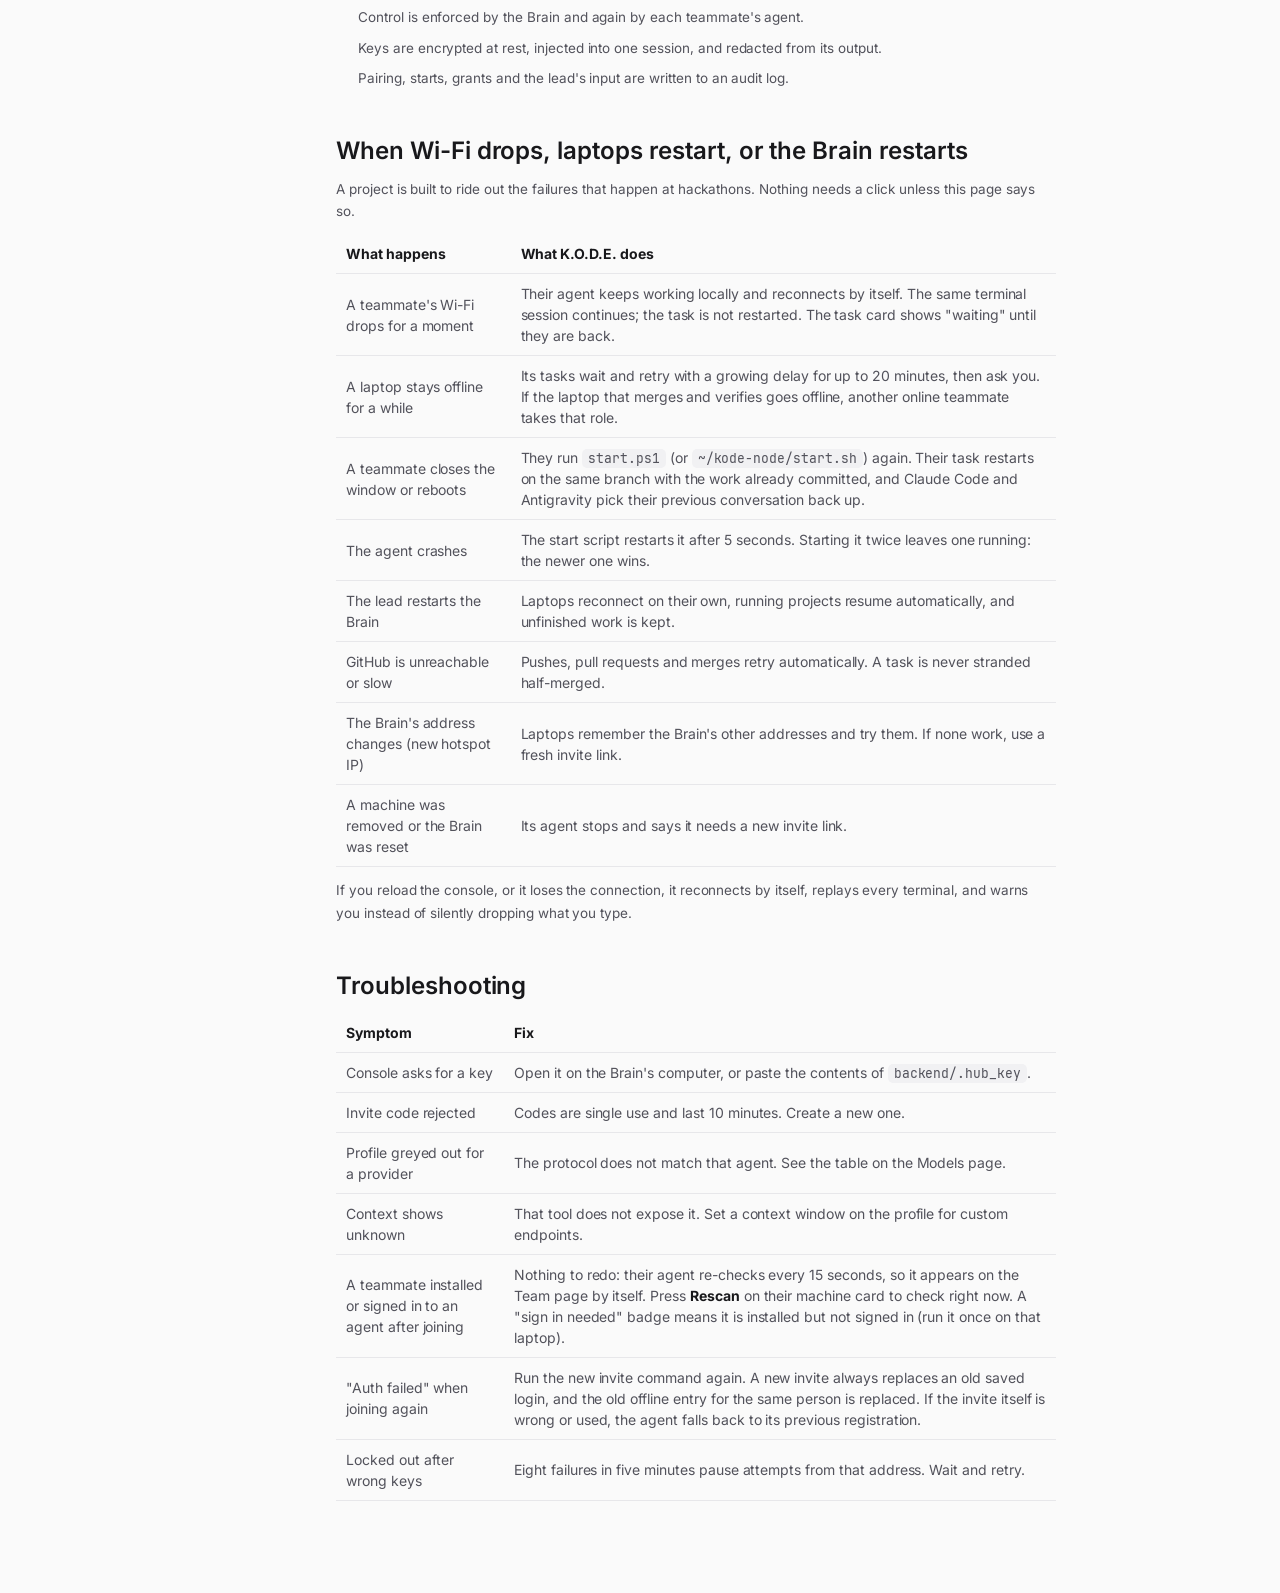
==== commit 1eab6b3e: "feat: repo name/visibility, automatic collaborator access, final quality gate, contribution-based sp" ====
--- a/console/guide.html
+++ b/console/guide.html
@@ -51,7 +51,7 @@
       <li>Each laptop clones the repository, creates a branch per task and starts its agent with the task file. The Projects page shows every task, its commits and a link to the live console.</li>
       <li>Finished branches are checked by code: edits outside the task's files and any contract edit are reverted, then a pull request is opened from that laptop and merged.</li>
       <li>When every task is merged, the verification command runs. If it fails, the model proposes fix tasks for the owners of the failing areas, up to three rounds.</li></ol>
-    <p>Commits come from each laptop's own git identity, merges keep individual commits (no squash), and the <b>Commit balance</b> panel is computed from git history. When an agent stops on a question (permission, file edit, trust folder), a supervisor model (the same one you chose as Planner) reads the screen and decides which keys to press. It never answers terms, logins, data-sharing or destructive prompts; those appear as cards for you, and fixed rules take over if the supervisor model is unavailable.</p>
+    <p>Commits come from each laptop's own git identity, merges keep individual commits (no squash), and the <b>Contributions</b> panel is computed from git history (contribution means a meaningful share of the work, not an equal number of commits). Pick a repository name and <b>Private</b> or <b>Public</b> when you create the project; K.O.D.E. invites every teammate to the repository with write access and accepts the invitation on their laptop, then checks that each one can push. Before a project is marked done, a quality review checks the README, tests, stray files, secrets and leftover TODOs, and an AI reviewer compares the result with your brief; anything it finds becomes a polish task. When an agent stops on a question (permission, file edit, trust folder), a supervisor model (the same one you chose as Planner) reads the screen and decides which keys to press. It never answers terms, logins, data-sharing or destructive prompts; those appear as cards for you, and fixed rules take over if the supervisor model is unavailable.</p>
     <p>Honest limits: quality depends on the agents and models your team uses; the plan is only as good as the brief; a laptop that goes offline pauses its tasks until it returns.</p>
 
     <h2 id="watch">Watch and control</h2>
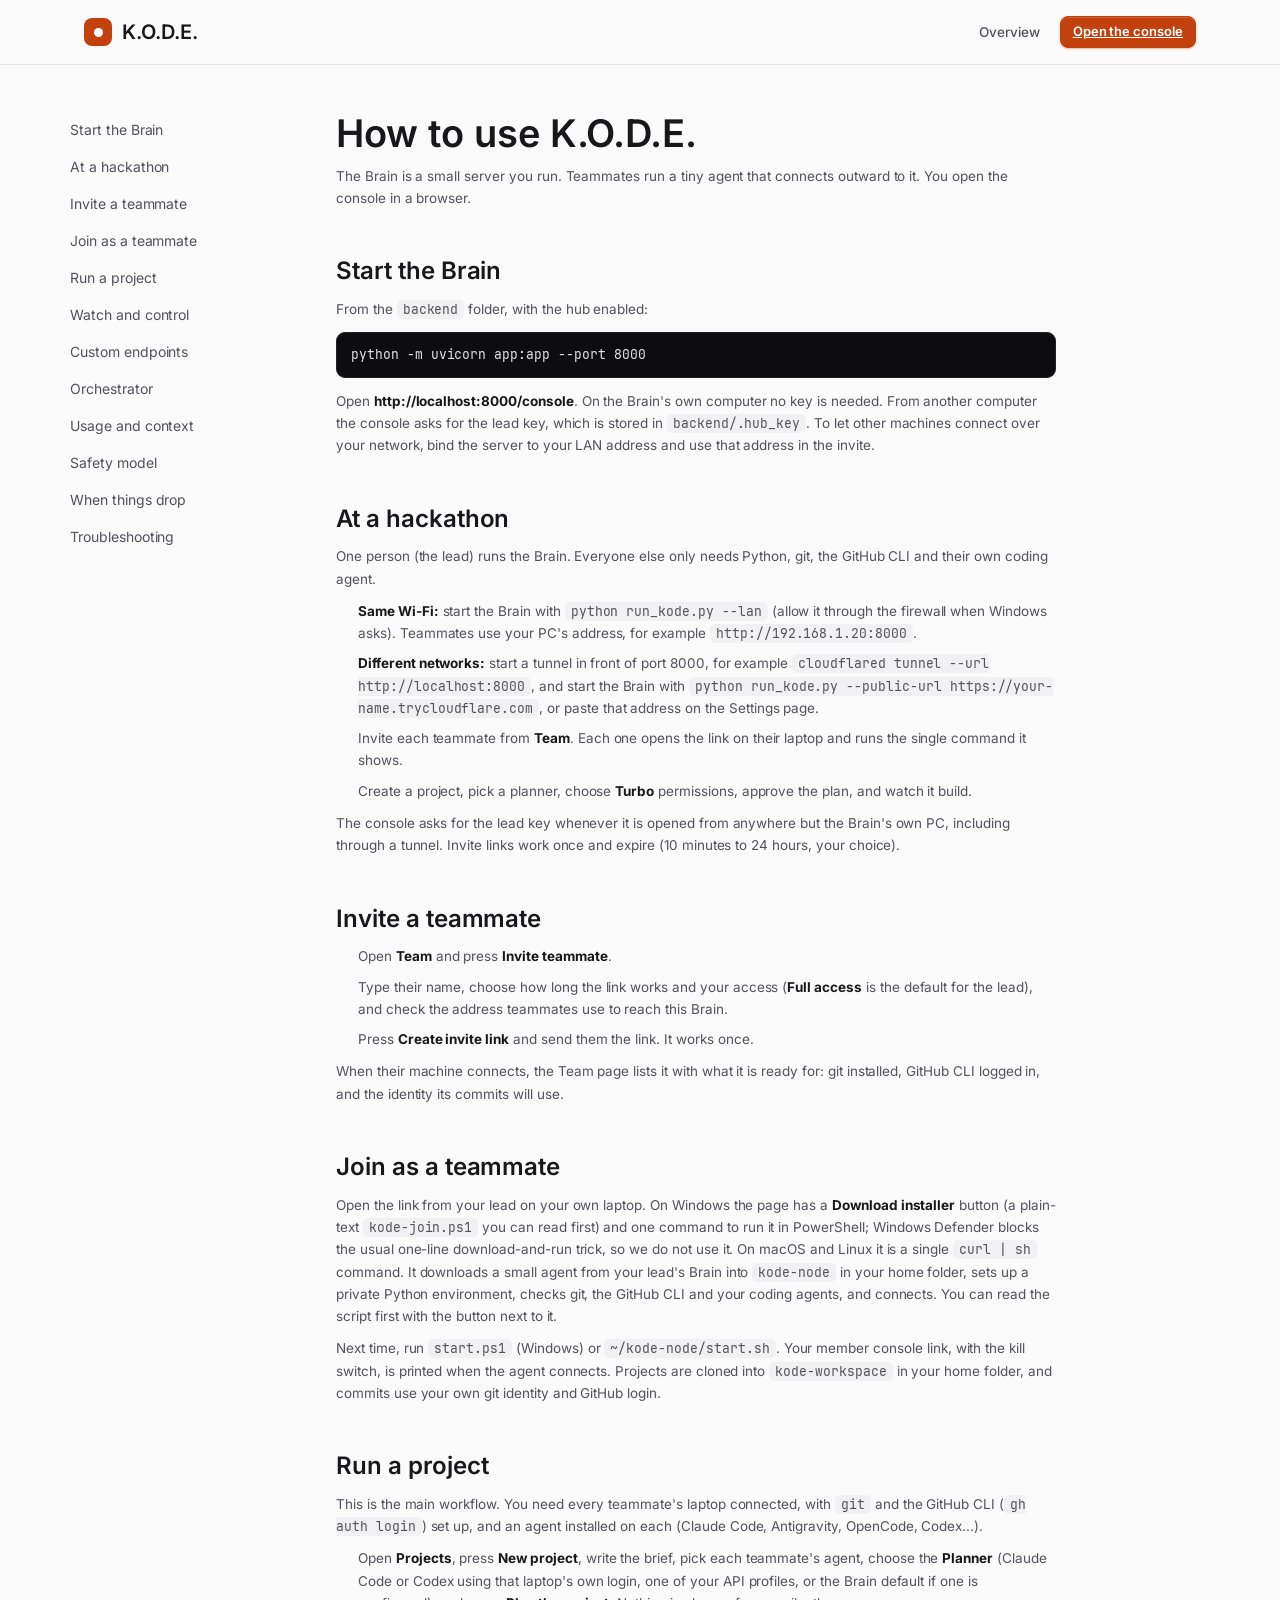
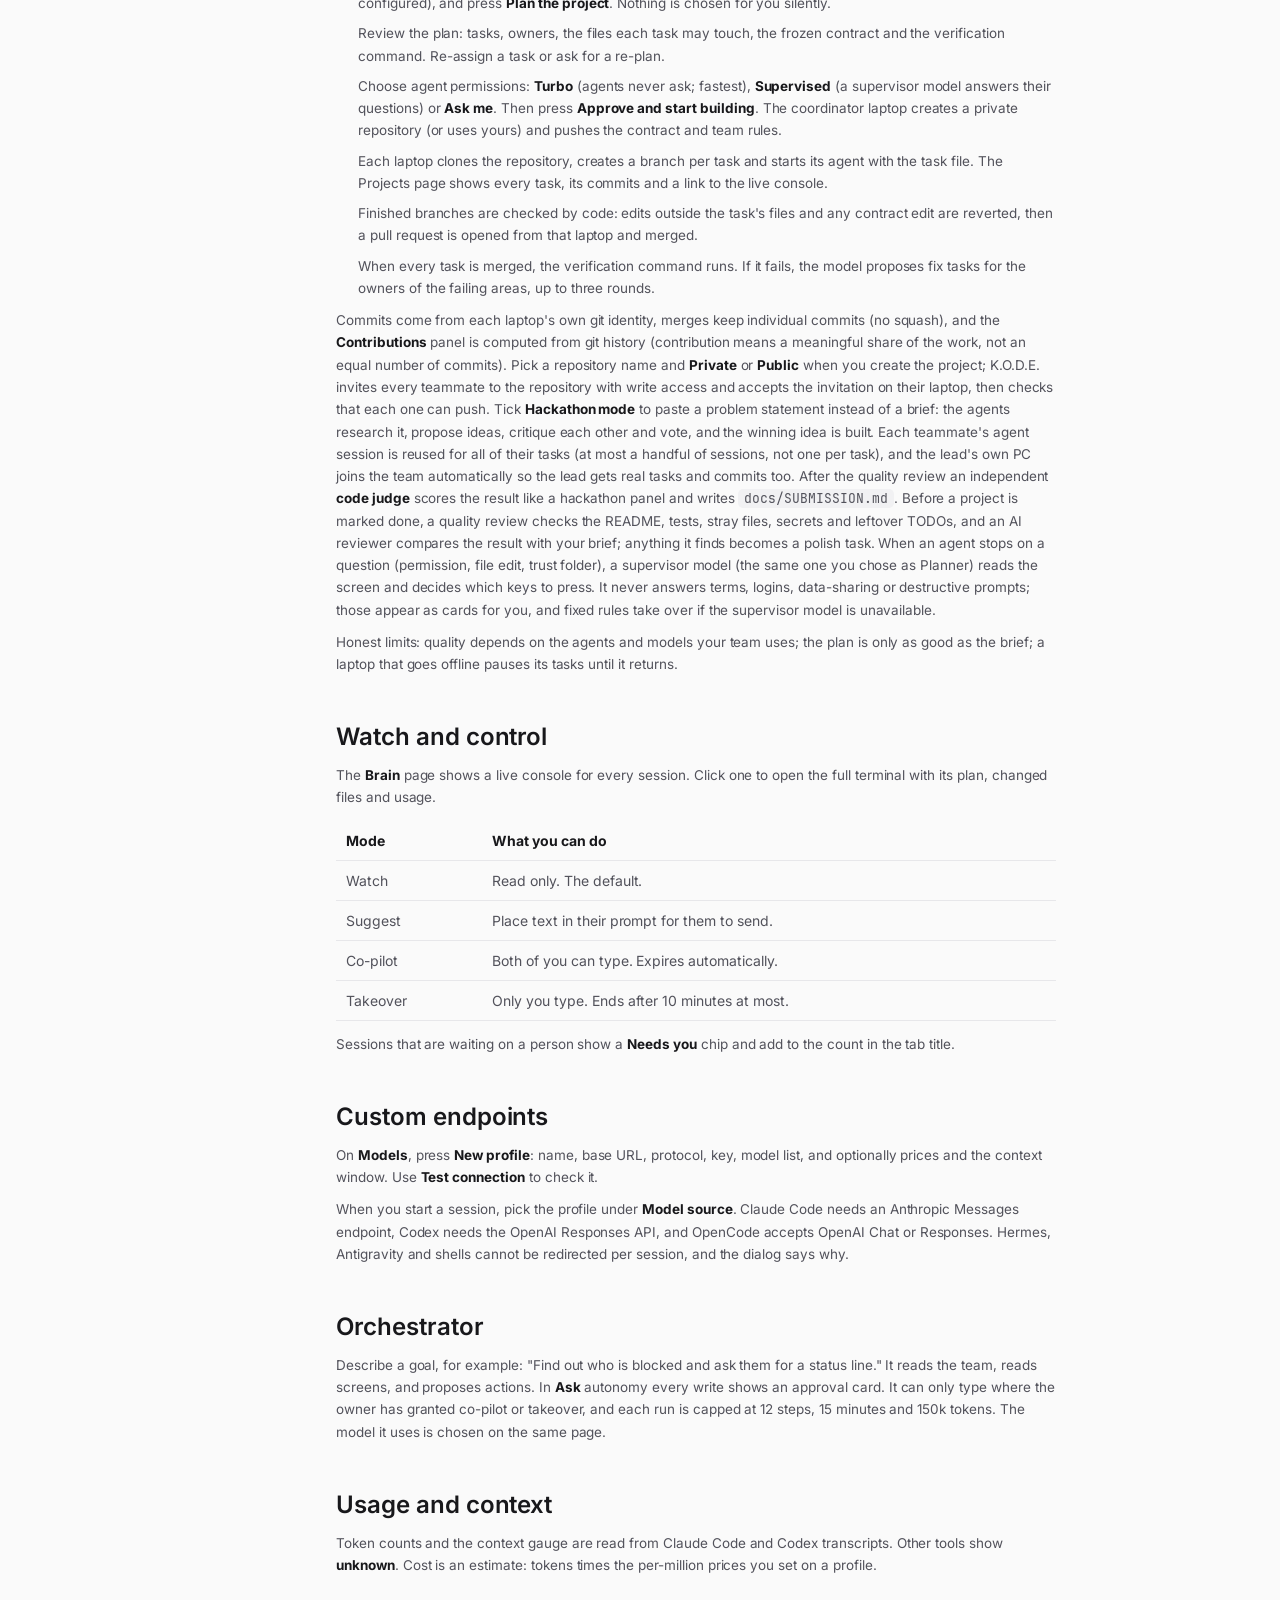
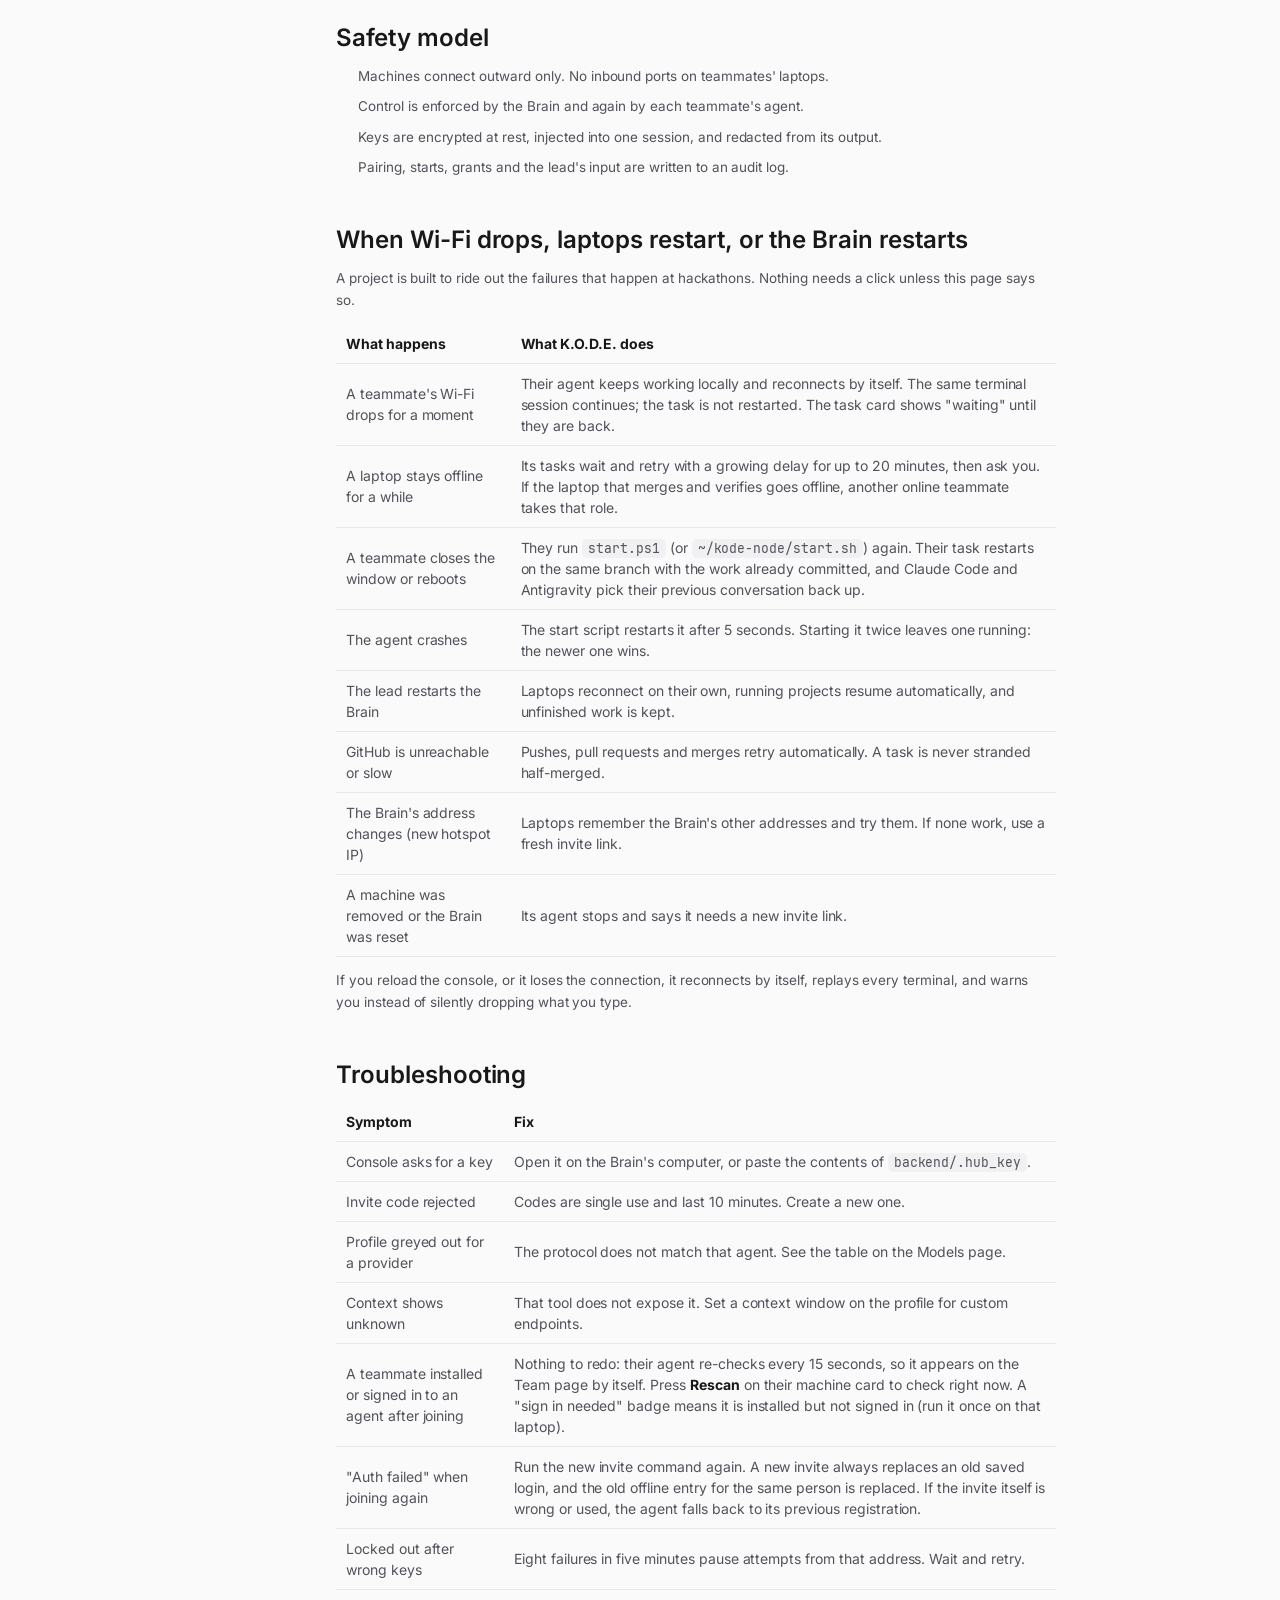
==== commit 3fa8e354: "feat: code judge, hackathon mode, reused agent sessions, lead PC as teammate Co-Authored-By: Claude " ====
--- a/console/guide.html
+++ b/console/guide.html
@@ -51,7 +51,7 @@
       <li>Each laptop clones the repository, creates a branch per task and starts its agent with the task file. The Projects page shows every task, its commits and a link to the live console.</li>
       <li>Finished branches are checked by code: edits outside the task's files and any contract edit are reverted, then a pull request is opened from that laptop and merged.</li>
       <li>When every task is merged, the verification command runs. If it fails, the model proposes fix tasks for the owners of the failing areas, up to three rounds.</li></ol>
-    <p>Commits come from each laptop's own git identity, merges keep individual commits (no squash), and the <b>Contributions</b> panel is computed from git history (contribution means a meaningful share of the work, not an equal number of commits). Pick a repository name and <b>Private</b> or <b>Public</b> when you create the project; K.O.D.E. invites every teammate to the repository with write access and accepts the invitation on their laptop, then checks that each one can push. Before a project is marked done, a quality review checks the README, tests, stray files, secrets and leftover TODOs, and an AI reviewer compares the result with your brief; anything it finds becomes a polish task. When an agent stops on a question (permission, file edit, trust folder), a supervisor model (the same one you chose as Planner) reads the screen and decides which keys to press. It never answers terms, logins, data-sharing or destructive prompts; those appear as cards for you, and fixed rules take over if the supervisor model is unavailable.</p>
+    <p>Commits come from each laptop's own git identity, merges keep individual commits (no squash), and the <b>Contributions</b> panel is computed from git history (contribution means a meaningful share of the work, not an equal number of commits). Pick a repository name and <b>Private</b> or <b>Public</b> when you create the project; K.O.D.E. invites every teammate to the repository with write access and accepts the invitation on their laptop, then checks that each one can push. Tick <b>Hackathon mode</b> to paste a problem statement instead of a brief: the agents research it, propose ideas, critique each other and vote, and the winning idea is built. Each teammate's agent session is reused for all of their tasks (at most a handful of sessions, not one per task), and the lead's own PC joins the team automatically so the lead gets real tasks and commits too. After the quality review an independent <b>code judge</b> scores the result like a hackathon panel and writes <code>docs/SUBMISSION.md</code>. Before a project is marked done, a quality review checks the README, tests, stray files, secrets and leftover TODOs, and an AI reviewer compares the result with your brief; anything it finds becomes a polish task. When an agent stops on a question (permission, file edit, trust folder), a supervisor model (the same one you chose as Planner) reads the screen and decides which keys to press. It never answers terms, logins, data-sharing or destructive prompts; those appear as cards for you, and fixed rules take over if the supervisor model is unavailable.</p>
     <p>Honest limits: quality depends on the agents and models your team uses; the plan is only as good as the brief; a laptop that goes offline pauses its tasks until it returns.</p>
 
     <h2 id="watch">Watch and control</h2>
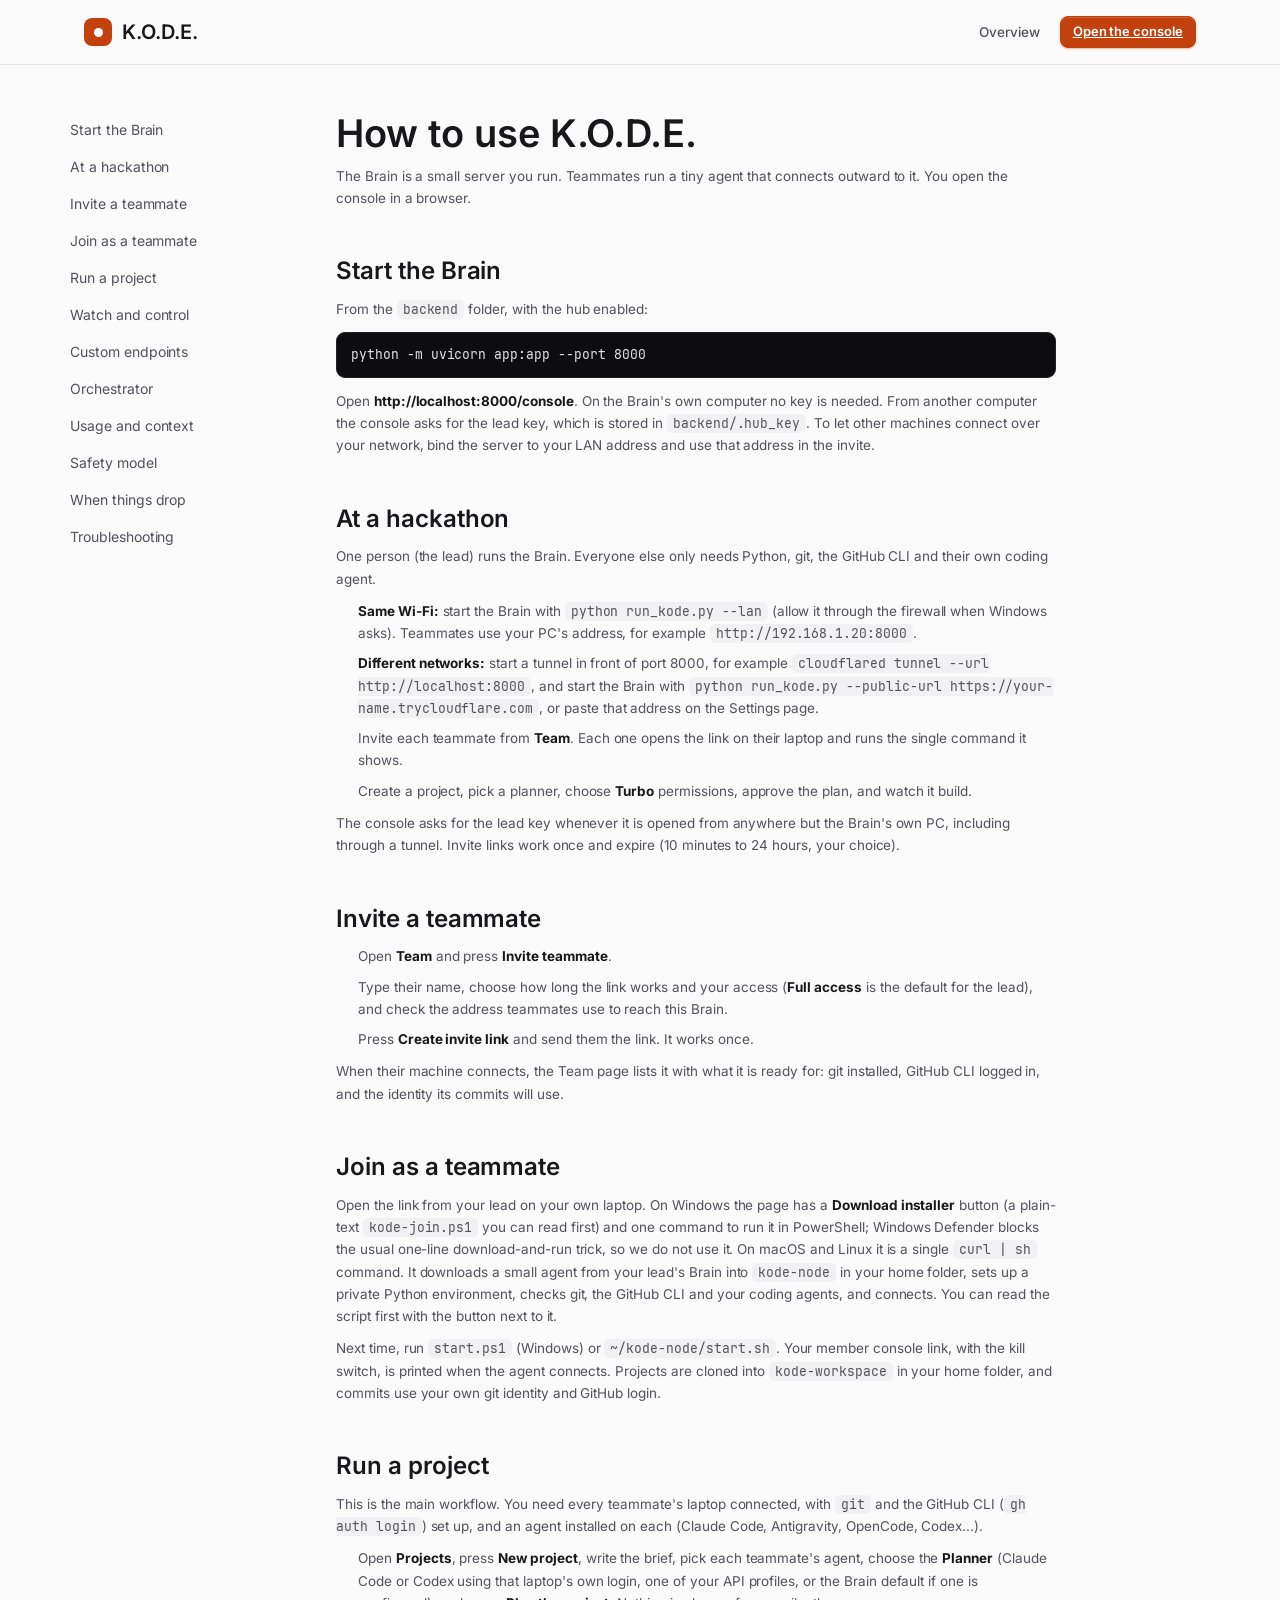
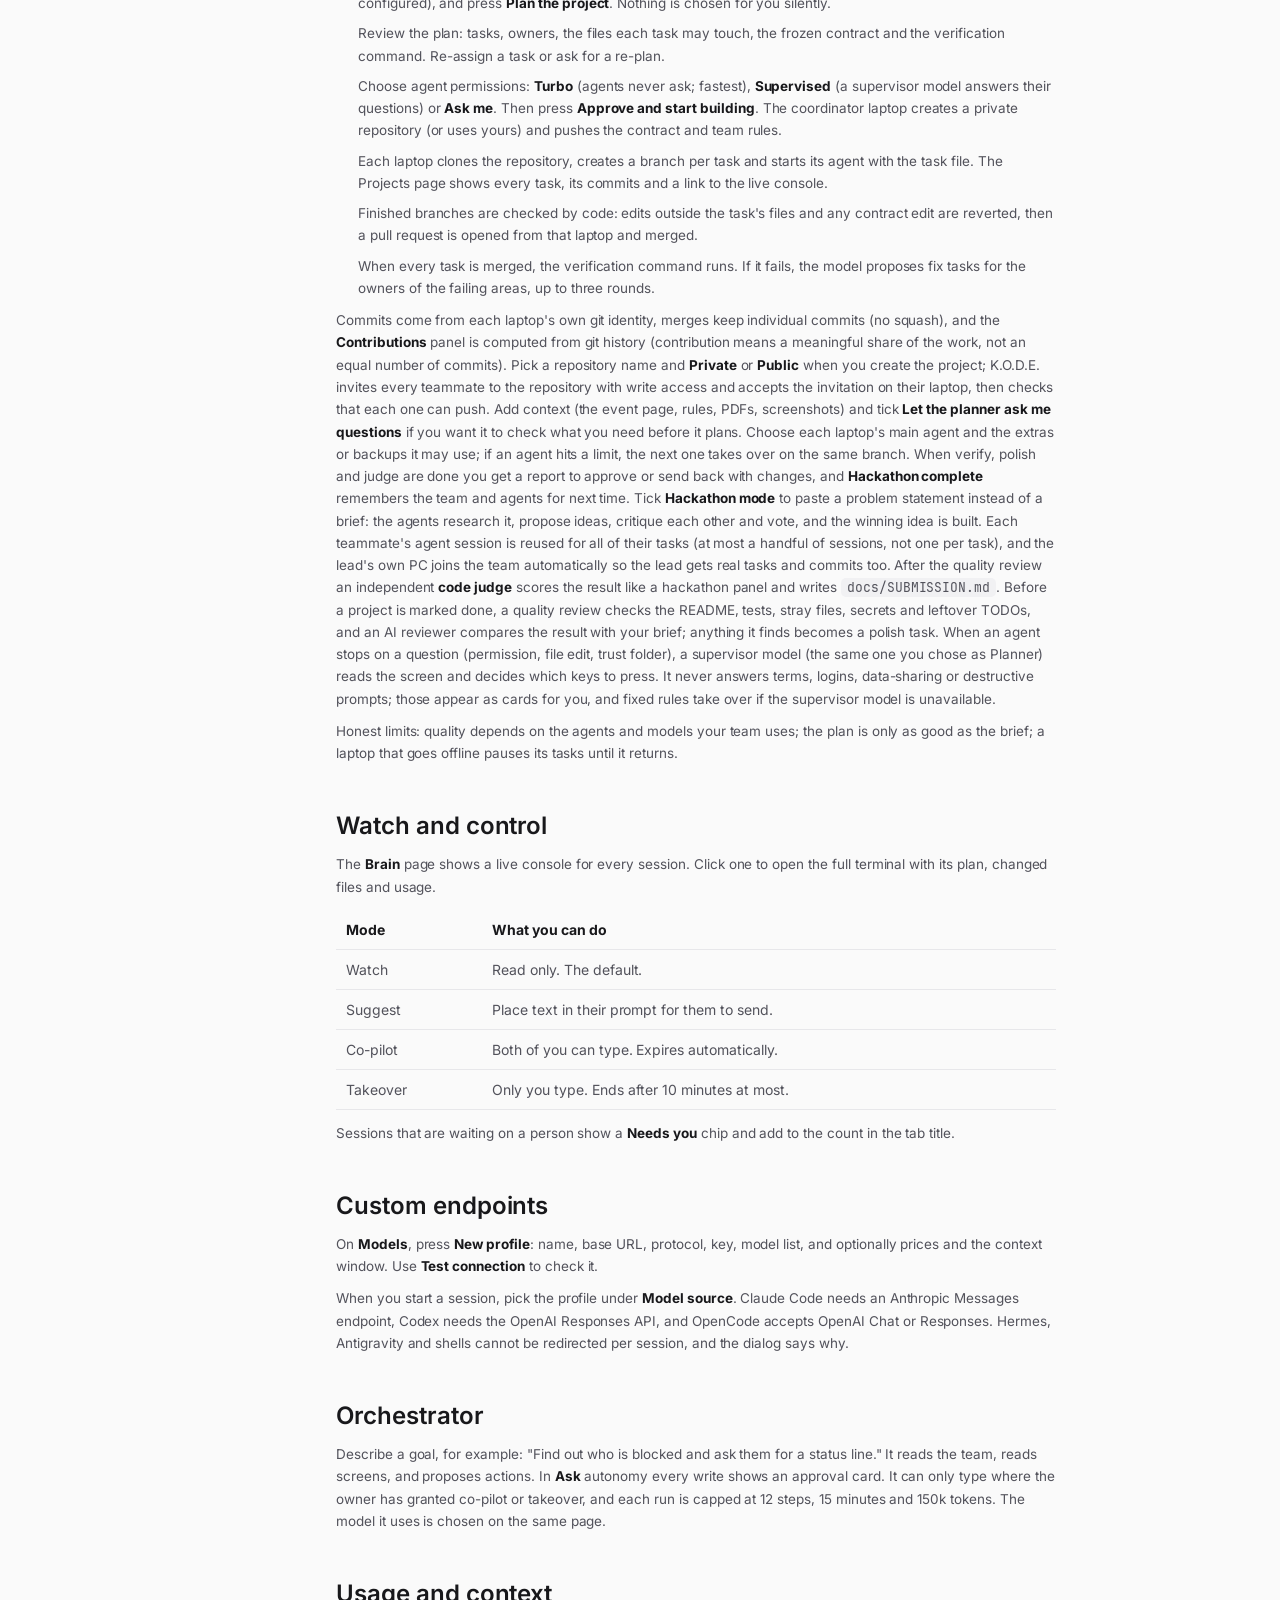
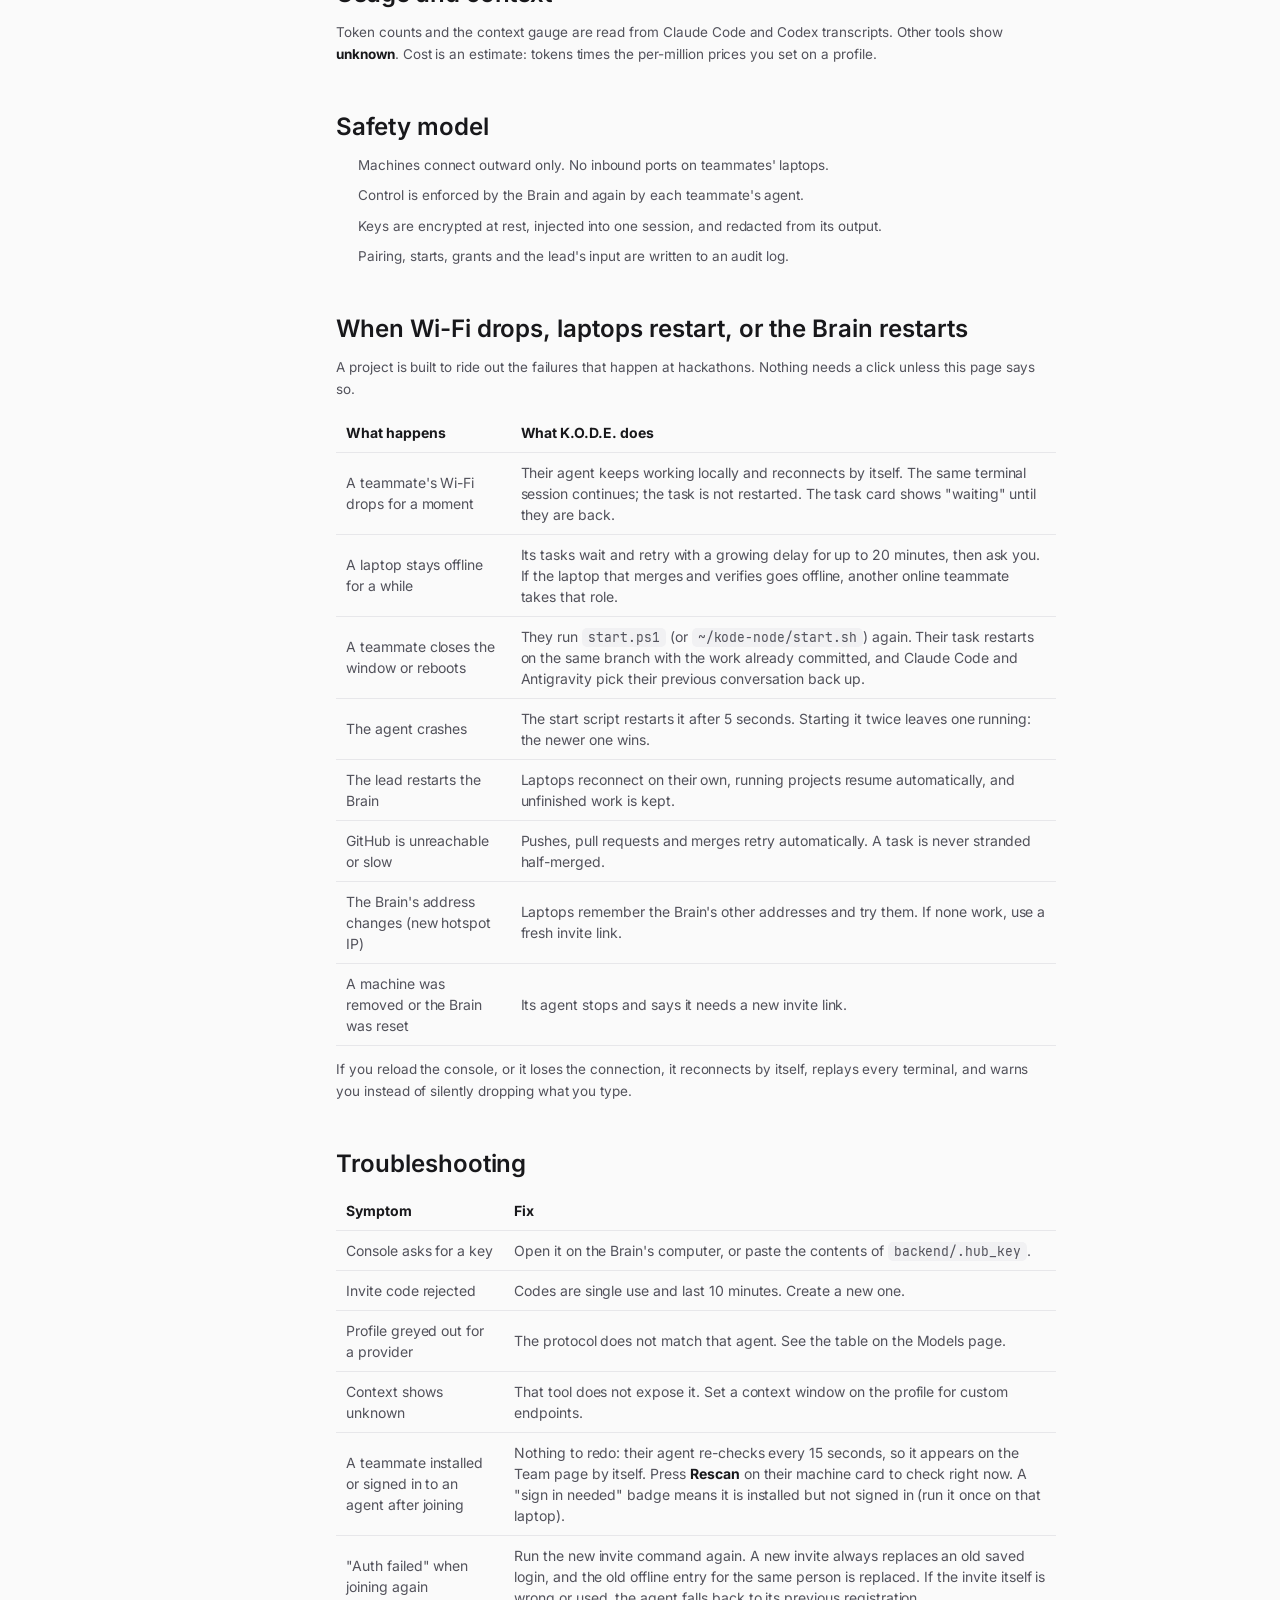
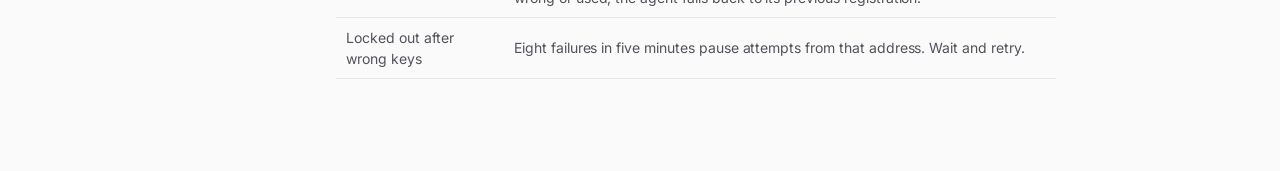
==== commit 9fe2866c: "feat: live progress, questions, context, stuck-task handling, backups, human review, limits, new pro" ====
--- a/console/guide.html
+++ b/console/guide.html
@@ -51,7 +51,7 @@
       <li>Each laptop clones the repository, creates a branch per task and starts its agent with the task file. The Projects page shows every task, its commits and a link to the live console.</li>
       <li>Finished branches are checked by code: edits outside the task's files and any contract edit are reverted, then a pull request is opened from that laptop and merged.</li>
       <li>When every task is merged, the verification command runs. If it fails, the model proposes fix tasks for the owners of the failing areas, up to three rounds.</li></ol>
-    <p>Commits come from each laptop's own git identity, merges keep individual commits (no squash), and the <b>Contributions</b> panel is computed from git history (contribution means a meaningful share of the work, not an equal number of commits). Pick a repository name and <b>Private</b> or <b>Public</b> when you create the project; K.O.D.E. invites every teammate to the repository with write access and accepts the invitation on their laptop, then checks that each one can push. Tick <b>Hackathon mode</b> to paste a problem statement instead of a brief: the agents research it, propose ideas, critique each other and vote, and the winning idea is built. Each teammate's agent session is reused for all of their tasks (at most a handful of sessions, not one per task), and the lead's own PC joins the team automatically so the lead gets real tasks and commits too. After the quality review an independent <b>code judge</b> scores the result like a hackathon panel and writes <code>docs/SUBMISSION.md</code>. Before a project is marked done, a quality review checks the README, tests, stray files, secrets and leftover TODOs, and an AI reviewer compares the result with your brief; anything it finds becomes a polish task. When an agent stops on a question (permission, file edit, trust folder), a supervisor model (the same one you chose as Planner) reads the screen and decides which keys to press. It never answers terms, logins, data-sharing or destructive prompts; those appear as cards for you, and fixed rules take over if the supervisor model is unavailable.</p>
+    <p>Commits come from each laptop's own git identity, merges keep individual commits (no squash), and the <b>Contributions</b> panel is computed from git history (contribution means a meaningful share of the work, not an equal number of commits). Pick a repository name and <b>Private</b> or <b>Public</b> when you create the project; K.O.D.E. invites every teammate to the repository with write access and accepts the invitation on their laptop, then checks that each one can push. Add context (the event page, rules, PDFs, screenshots) and tick <b>Let the planner ask me questions</b> if you want it to check what you need before it plans. Choose each laptop's main agent and the extras or backups it may use; if an agent hits a limit, the next one takes over on the same branch. When verify, polish and judge are done you get a report to approve or send back with changes, and <b>Hackathon complete</b> remembers the team and agents for next time. Tick <b>Hackathon mode</b> to paste a problem statement instead of a brief: the agents research it, propose ideas, critique each other and vote, and the winning idea is built. Each teammate's agent session is reused for all of their tasks (at most a handful of sessions, not one per task), and the lead's own PC joins the team automatically so the lead gets real tasks and commits too. After the quality review an independent <b>code judge</b> scores the result like a hackathon panel and writes <code>docs/SUBMISSION.md</code>. Before a project is marked done, a quality review checks the README, tests, stray files, secrets and leftover TODOs, and an AI reviewer compares the result with your brief; anything it finds becomes a polish task. When an agent stops on a question (permission, file edit, trust folder), a supervisor model (the same one you chose as Planner) reads the screen and decides which keys to press. It never answers terms, logins, data-sharing or destructive prompts; those appear as cards for you, and fixed rules take over if the supervisor model is unavailable.</p>
     <p>Honest limits: quality depends on the agents and models your team uses; the plan is only as good as the brief; a laptop that goes offline pauses its tasks until it returns.</p>
 
     <h2 id="watch">Watch and control</h2>
